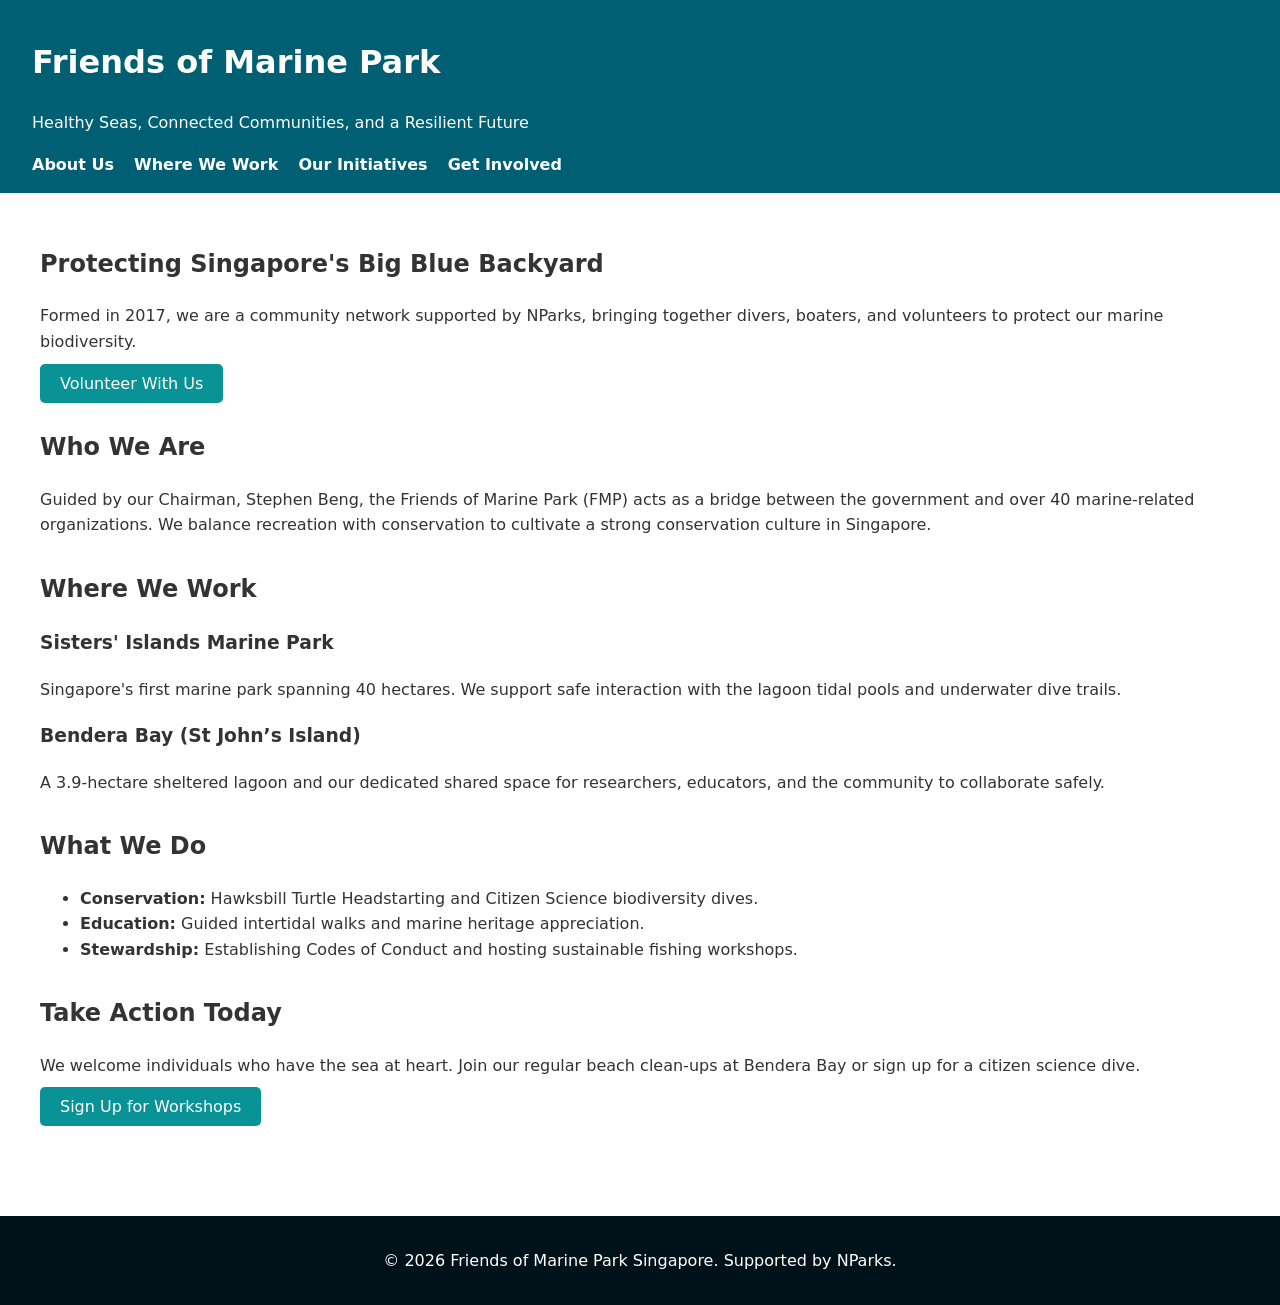
==== index.html @ 10154ba9 "Rename code to index.html" ====
<!DOCTYPE html>
<html lang="en">
<head>
    <meta charset="UTF-8">
    <meta name="viewport" content="width=device-width, initial-scale=1.0">
    
    <!-- SEO Meta Tags -->
    <title>Friends of Marine Park | Marine Conservation Singapore</title>
    <meta name="description" content="Join Friends of Marine Park to protect Singapore's marine biodiversity. Volunteer for beach clean-ups, citizen science dives, and conservation at Sisters' Islands and Bendera Bay.">
    <meta name="keywords" content="marine conservation Singapore, Friends of Marine Park, Sisters' Islands Marine Park, volunteer, beach clean up, Bendera Bay">
    
    <!-- Open Graph Tags for Social Media Sharing -->
    <meta property="og:title" content="Friends of Marine Park | Singapore">
    <meta property="og:description" content="Dedicated to healthy seas, connected communities, and a resilient future. Join our marine conservation efforts.">
    <meta property="og:type" content="website">
    
    <style>
        /* Basic CSS for structure - replace with your actual CSS framework */
        body { font-family: system-ui, sans-serif; line-height: 1.6; margin: 0; padding: 0; color: #333; }
        header { background: #005f73; color: white; padding: 1rem 2rem; }
        nav a { color: white; margin-right: 15px; text-decoration: none; font-weight: bold; }
        main { padding: 2rem; max-width: 1200px; margin: auto; }
        section { margin-bottom: 2rem; }
        .cta-button { background: #0a9396; color: white; padding: 10px 20px; text-decoration: none; border-radius: 5px; }
        footer { background: #001219; color: white; text-align: center; padding: 1rem; margin-top: 2rem; }
    </style>
</head>
<body>

    <header>
        <h1>Friends of Marine Park</h1>
        <p>Healthy Seas, Connected Communities, and a Resilient Future</p>
        <nav>
            <a href="#about">About Us</a>
            <a href="#locations">Where We Work</a>
            <a href="#initiatives">Our Initiatives</a>
            <a href="#get-involved">Get Involved</a>
        </nav>
    </header>

    <main>
        <!-- H1 used strictly for the main page topic -->
        <section id="hero">
            <h2>Protecting Singapore's Big Blue Backyard</h2>
            <p>Formed in 2017, we are a community network supported by NParks, bringing together divers, boaters, and volunteers to protect our marine biodiversity.</p>
            <a href="#get-involved" class="cta-button">Volunteer With Us</a>
        </section>

        <section id="about">
            <h2>Who We Are</h2>
            <p>Guided by our Chairman, Stephen Beng, the Friends of Marine Park (FMP) acts as a bridge between the government and over 40 marine-related organizations. We balance recreation with conservation to cultivate a strong conservation culture in Singapore.</p>
        </section>

        <section id="locations">
            <h2>Where We Work</h2>
            <article>
                <h3>Sisters' Islands Marine Park</h3>
                <p>Singapore's first marine park spanning 40 hectares. We support safe interaction with the lagoon tidal pools and underwater dive trails.</p>
            </article>
            <article>
                <h3>Bendera Bay (St John’s Island)</h3>
                <p>A 3.9-hectare sheltered lagoon and our dedicated shared space for researchers, educators, and the community to collaborate safely.</p>
            </article>
        </section>

        <section id="initiatives">
            <h2>What We Do</h2>
            <ul>
                <li><strong>Conservation:</strong> Hawksbill Turtle Headstarting and Citizen Science biodiversity dives.</li>
                <li><strong>Education:</strong> Guided intertidal walks and marine heritage appreciation.</li>
                <li><strong>Stewardship:</strong> Establishing Codes of Conduct and hosting sustainable fishing workshops.</li>
            </ul>
        </section>

        <section id="get-involved">
            <h2>Take Action Today</h2>
            <p>We welcome individuals who have the sea at heart. Join our regular beach clean-ups at Bendera Bay or sign up for a citizen science dive.</p>
            <!-- Replace "#" with actual form links -->
            <a href="#" class="cta-button">Sign Up for Workshops</a> 
        </section>
    </main>

    <footer>
        <p>&copy; 2026 Friends of Marine Park Singapore. Supported by NParks.</p>
    </footer>

</body>
</html>
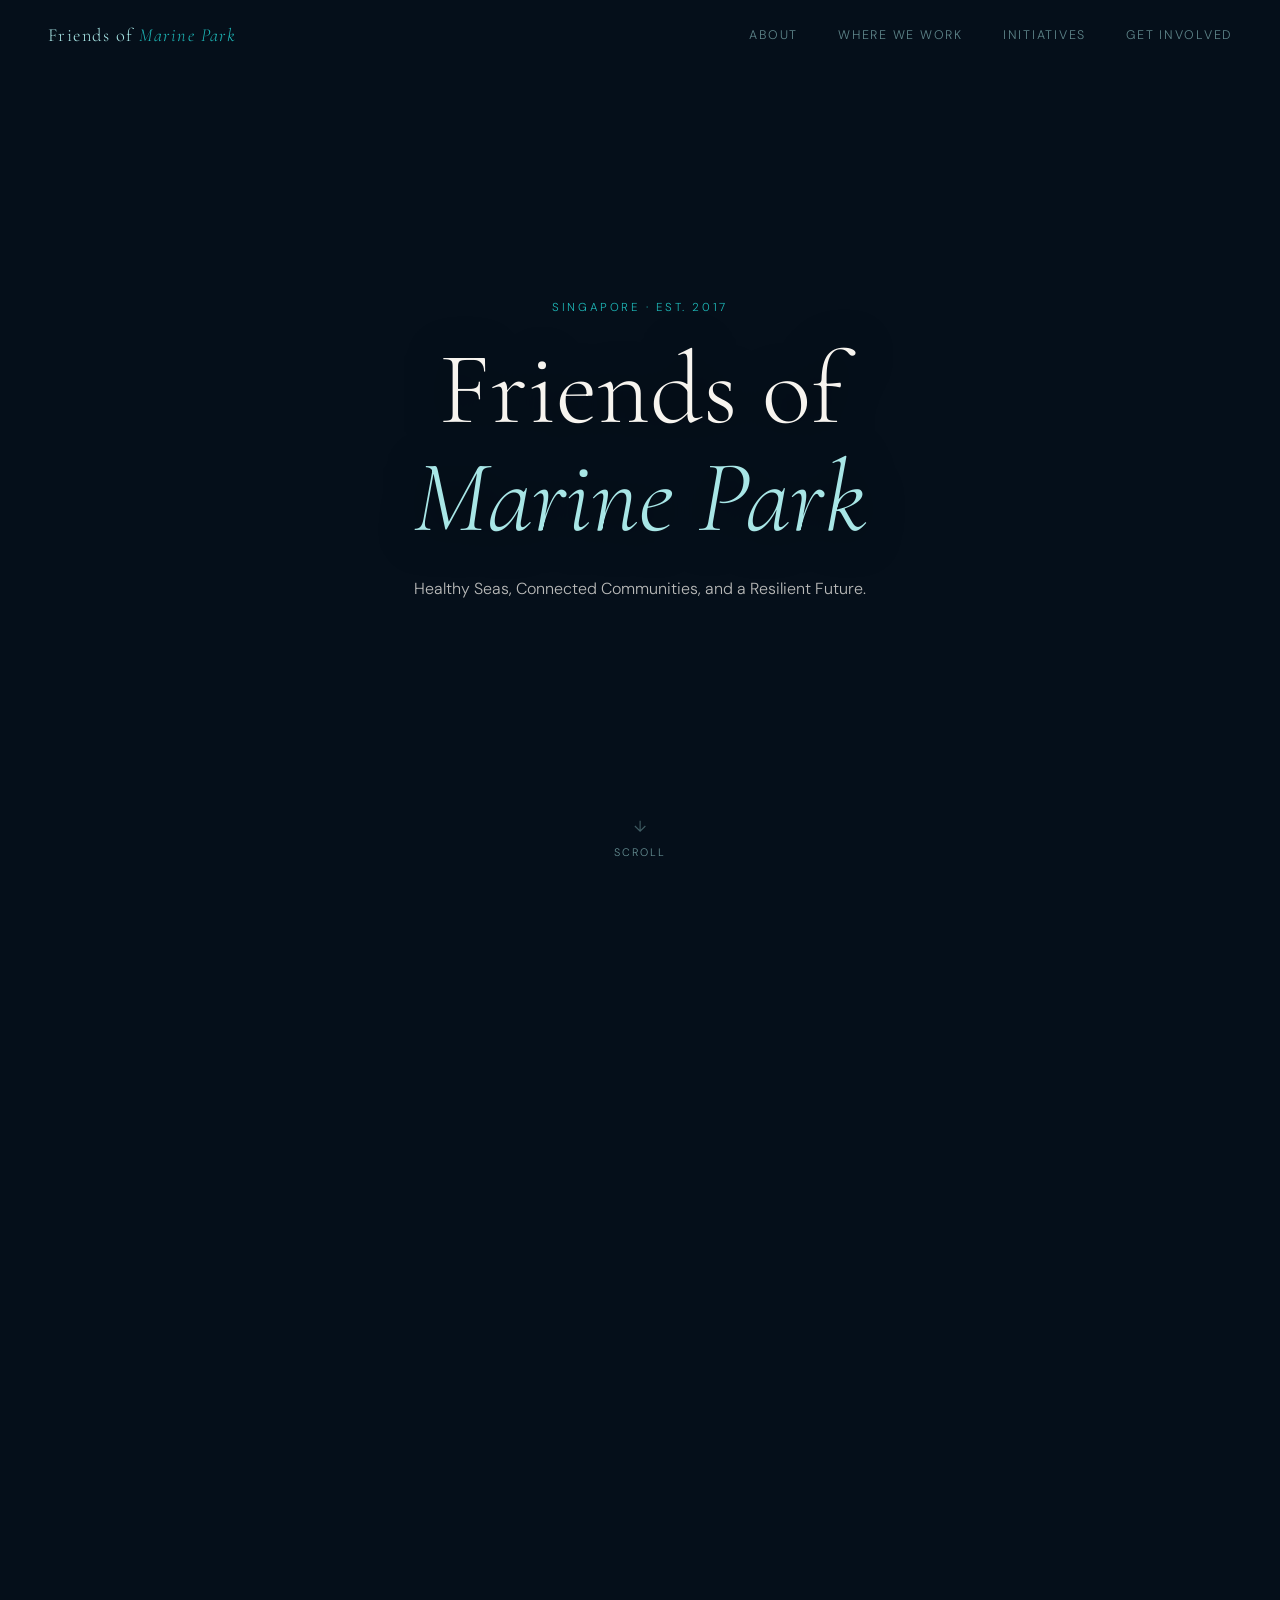
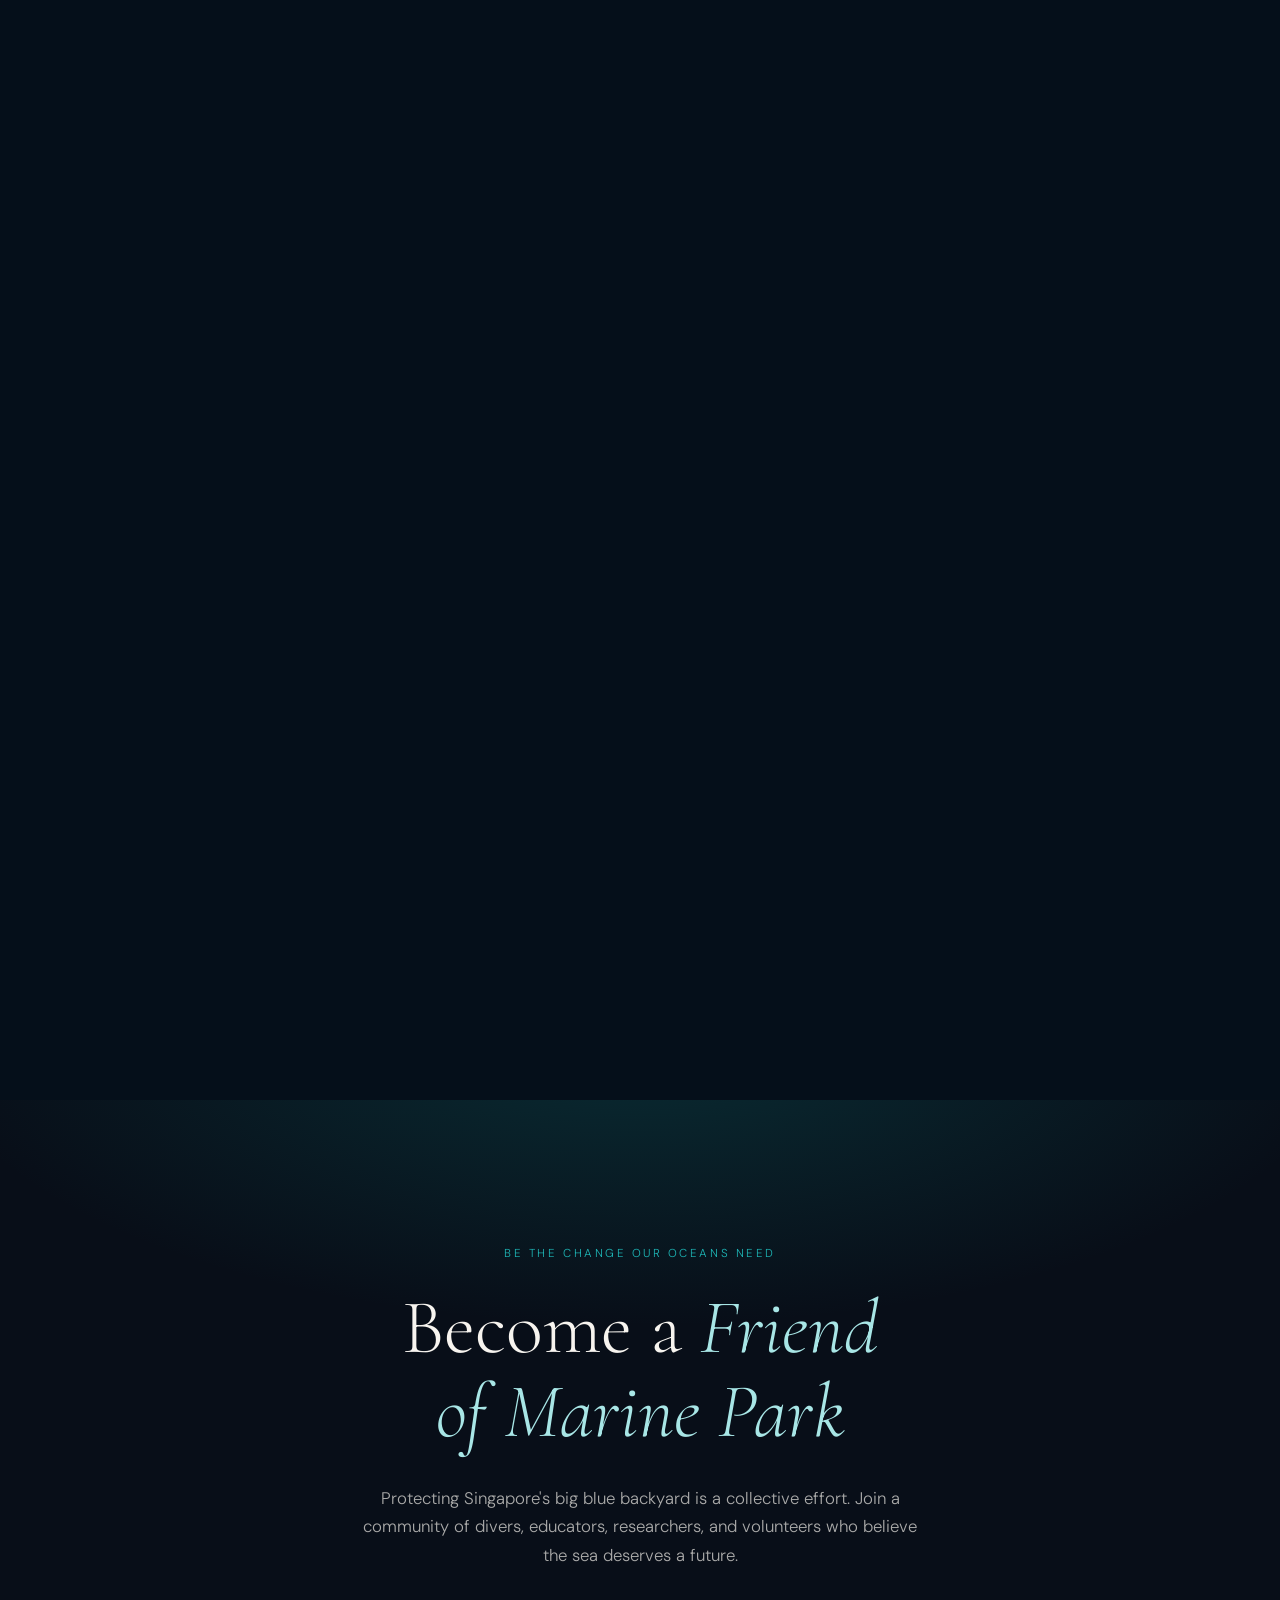
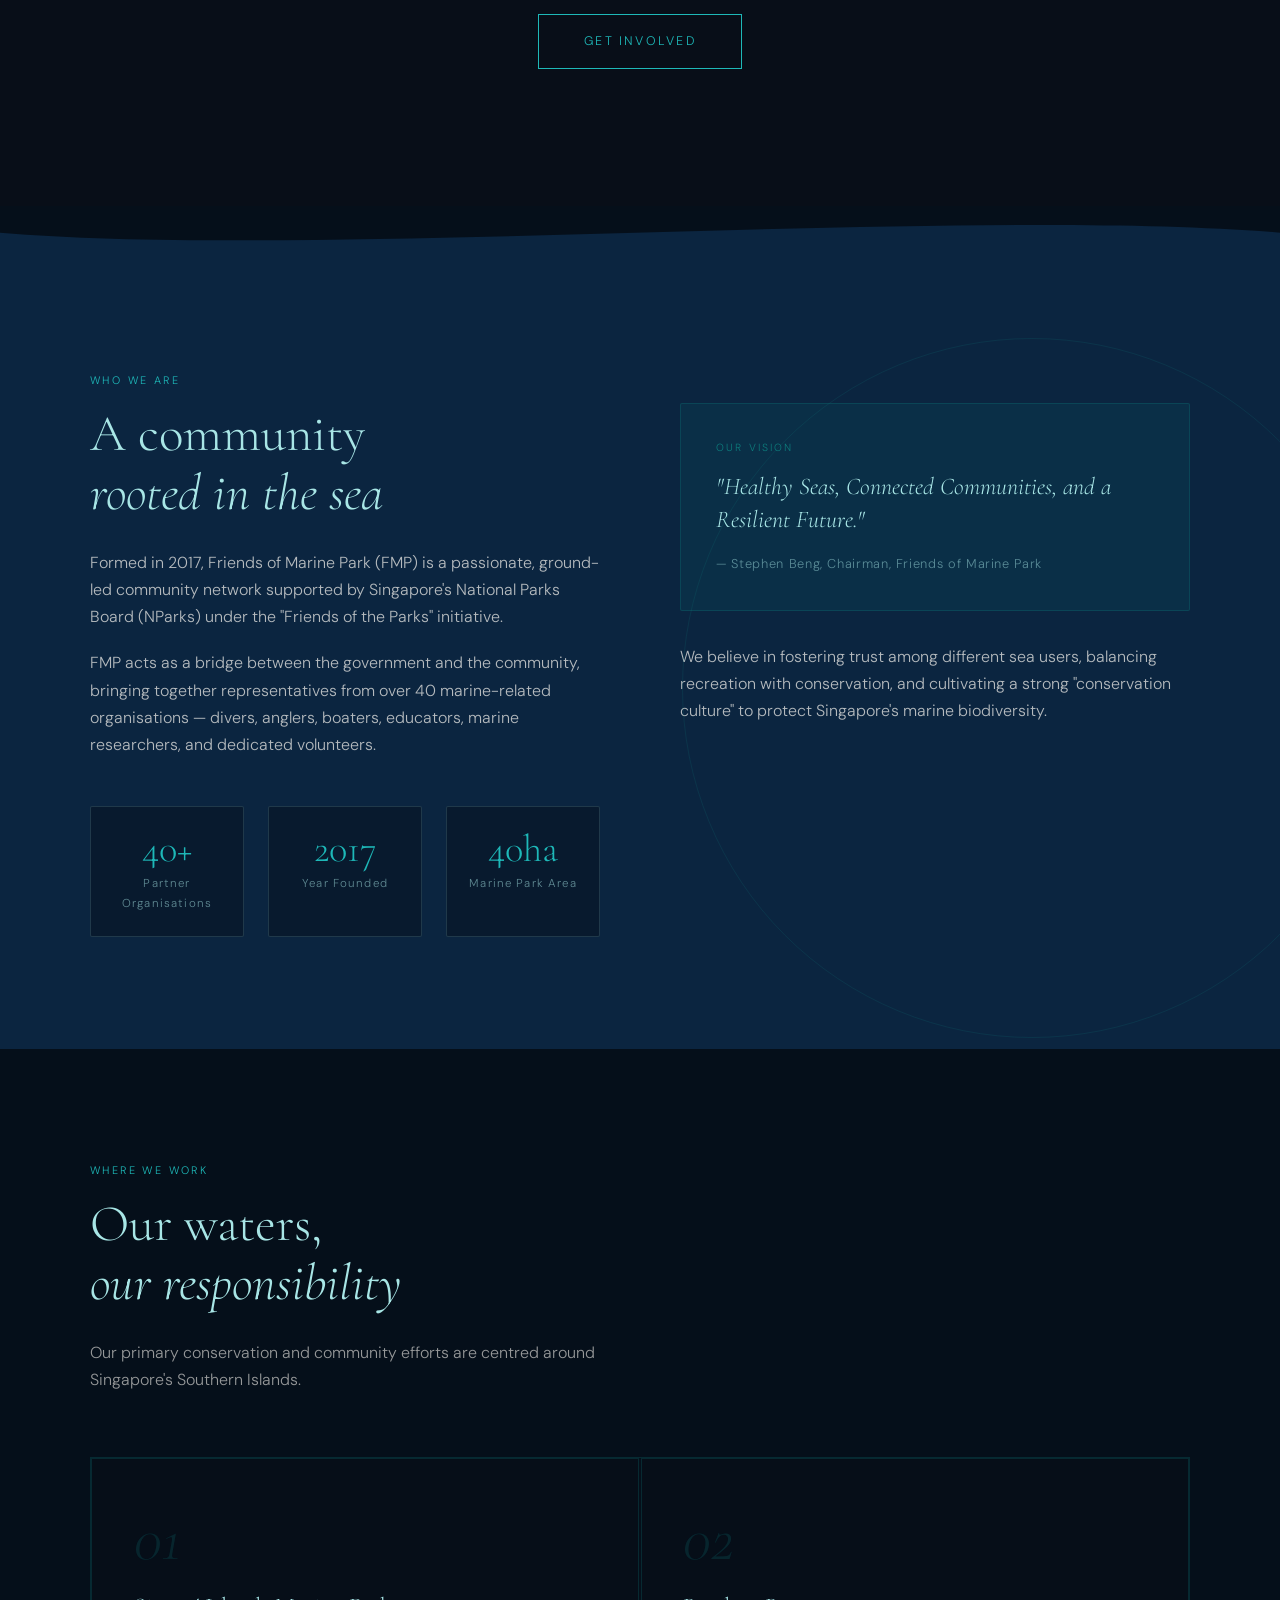
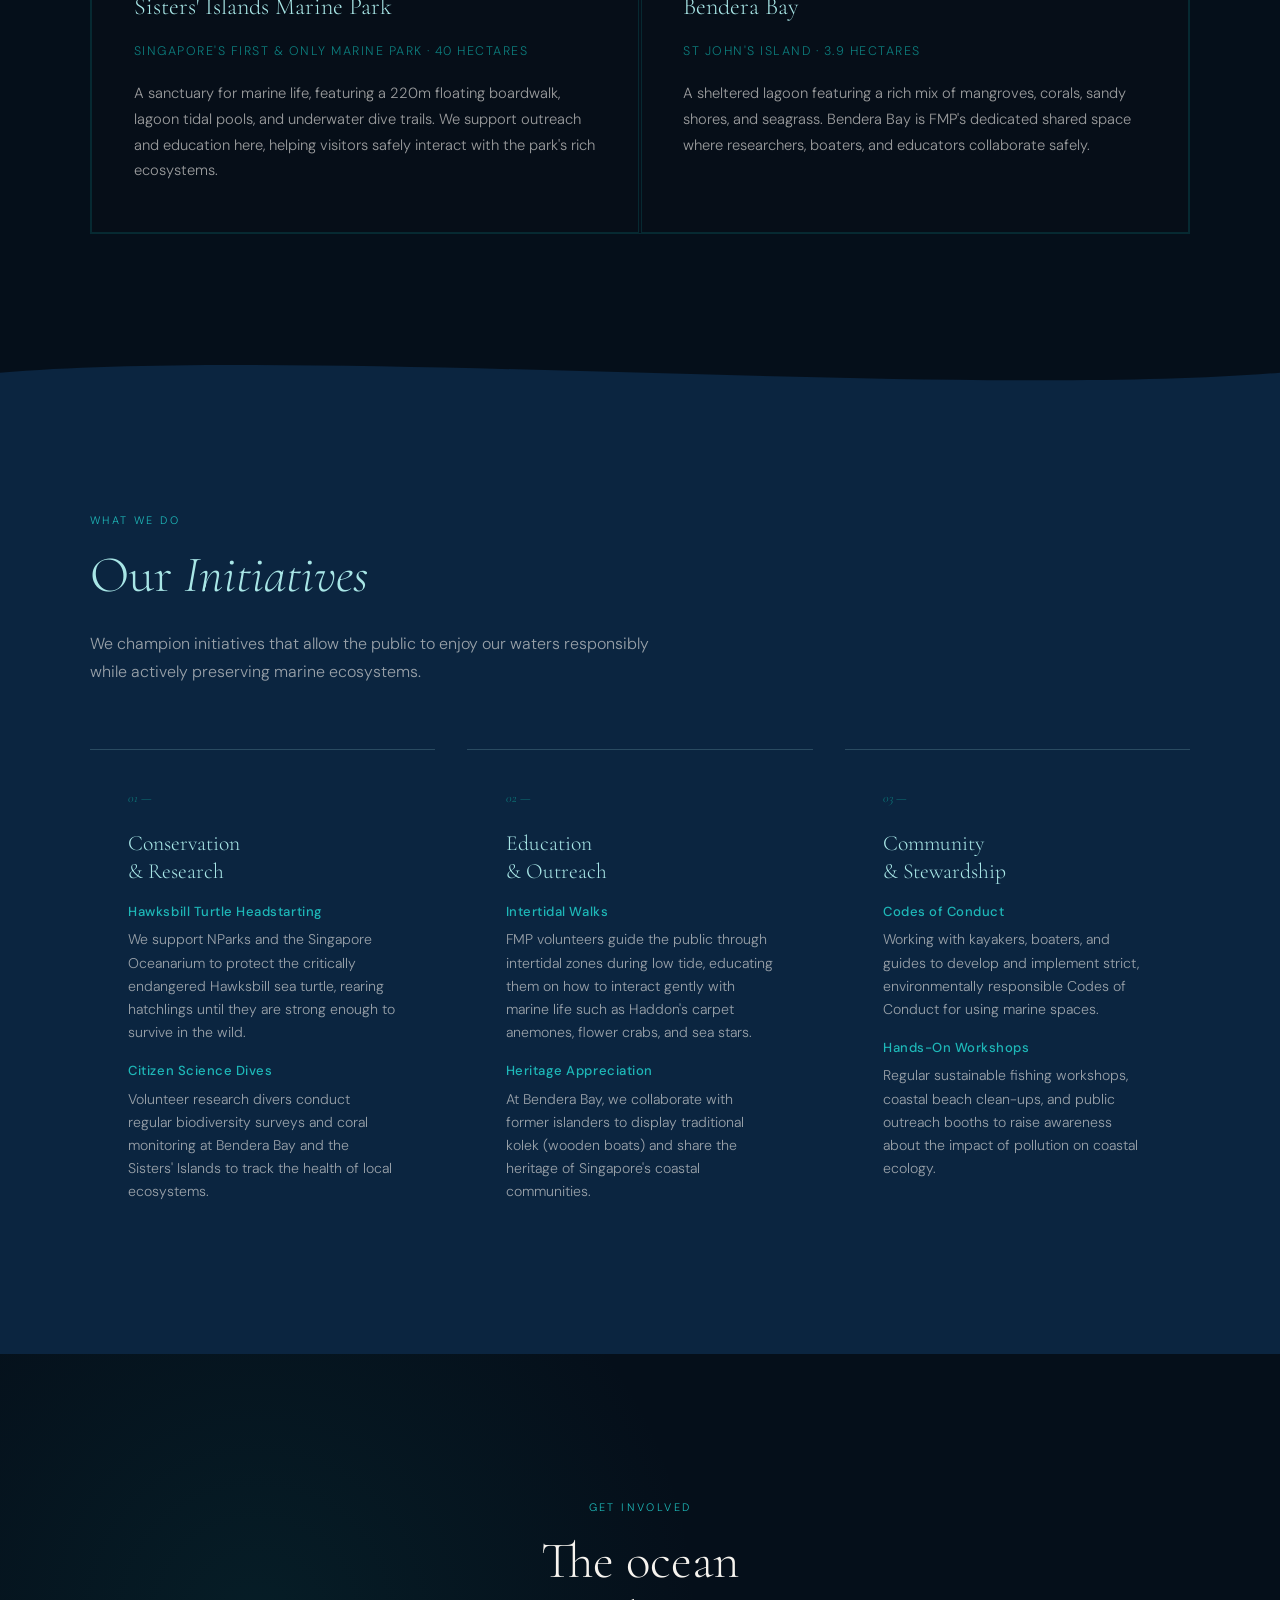
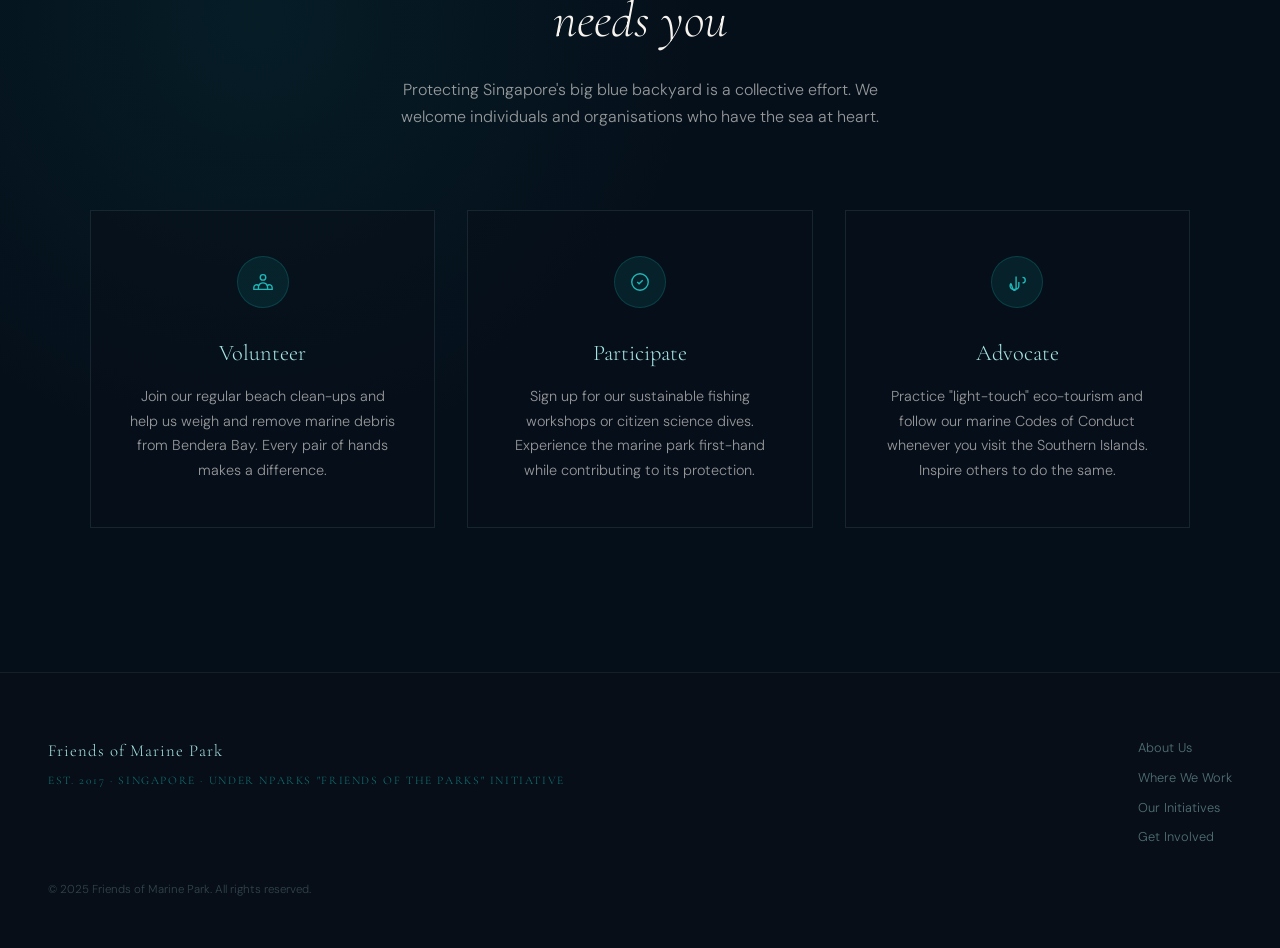
==== commit b5abe490: "Update index.html" ====
--- a/index.html
+++ b/index.html
@@ -1,88 +1,863 @@
 <!DOCTYPE html>
 <html lang="en">
 <head>
-    <meta charset="UTF-8">
-    <meta name="viewport" content="width=device-width, initial-scale=1.0">
-    
-    <!-- SEO Meta Tags -->
-    <title>Friends of Marine Park | Marine Conservation Singapore</title>
-    <meta name="description" content="Join Friends of Marine Park to protect Singapore's marine biodiversity. Volunteer for beach clean-ups, citizen science dives, and conservation at Sisters' Islands and Bendera Bay.">
-    <meta name="keywords" content="marine conservation Singapore, Friends of Marine Park, Sisters' Islands Marine Park, volunteer, beach clean up, Bendera Bay">
-    
-    <!-- Open Graph Tags for Social Media Sharing -->
-    <meta property="og:title" content="Friends of Marine Park | Singapore">
-    <meta property="og:description" content="Dedicated to healthy seas, connected communities, and a resilient future. Join our marine conservation efforts.">
-    <meta property="og:type" content="website">
-    
-    <style>
-        /* Basic CSS for structure - replace with your actual CSS framework */
-        body { font-family: system-ui, sans-serif; line-height: 1.6; margin: 0; padding: 0; color: #333; }
-        header { background: #005f73; color: white; padding: 1rem 2rem; }
-        nav a { color: white; margin-right: 15px; text-decoration: none; font-weight: bold; }
-        main { padding: 2rem; max-width: 1200px; margin: auto; }
-        section { margin-bottom: 2rem; }
-        .cta-button { background: #0a9396; color: white; padding: 10px 20px; text-decoration: none; border-radius: 5px; }
-        footer { background: #001219; color: white; text-align: center; padding: 1rem; margin-top: 2rem; }
-    </style>
+  <meta charset="UTF-8" />
+  <meta name="viewport" content="width=device-width, initial-scale=1.0" />
+
+  <!-- SEO -->
+  <title>Friends of Marine Park | Healthy Seas, Connected Communities</title>
+  <meta name="description" content="Friends of Marine Park (FMP) is Singapore's ground-led marine conservation community under NParks. We protect Sisters' Islands Marine Park through citizen science, education, and community stewardship." />
+  <meta name="keywords" content="Friends of Marine Park, Singapore marine conservation, Sisters Islands Marine Park, coral reef Singapore, NParks, marine park volunteer, Bendera Bay, hawksbill turtle Singapore" />
+  <meta name="author" content="Friends of Marine Park" />
+  <link rel="canonical" href="https://friendsofmarinepark.github.io/" />
+
+  <!-- Open Graph / Social -->
+  <meta property="og:type" content="website" />
+  <meta property="og:title" content="Friends of Marine Park | Healthy Seas, Connected Communities" />
+  <meta property="og:description" content="Protecting Singapore's big blue backyard through conservation, education, and community action." />
+  <meta property="og:url" content="https://friendsofmarinepark.github.io/" />
+
+  <!-- Structured Data -->
+  <script type="application/ld+json">
+  {
+    "@context": "https://schema.org",
+    "@type": "NGO",
+    "name": "Friends of Marine Park",
+    "foundingDate": "2017",
+    "description": "A passionate, ground-led community network supported by Singapore's National Parks Board (NParks), bringing together representatives from over 40 marine-related organisations.",
+    "url": "https://friendsofmarinepark.github.io/",
+    "areaServed": "Singapore",
+    "memberOf": { "@type": "GovernmentOrganization", "name": "National Parks Board Singapore" }
+  }
+  </script>
+
+  <!-- Fonts -->
+  <link rel="preconnect" href="https://fonts.googleapis.com" />
+  <link rel="preconnect" href="https://fonts.gstatic.com" crossorigin />
+  <link href="https://fonts.googleapis.com/css2?family=Cormorant+Garamond:ital,wght@0,300;0,400;0,600;1,300;1,400&family=DM+Sans:wght@300;400;500&family=Playfair+Display:ital@1&display=swap" rel="stylesheet" />
+
+  <style>
+    /* ─── TOKENS ─────────────────────────────────────────── */
+    :root {
+      --deep:    #050f1a;
+      --abyss:   #080e18;
+      --ocean:   #0b2540;
+      --teal:    #0d7c7c;
+      --aqua:    #1eb8b8;
+      --foam:    #a8e6e6;
+      --sand:    #e8dfc8;
+      --bleach:  #f5f0e8;
+      --coral:   #e85d3c;
+      --gold:    #c9a84c;
+      --white:   #f7f4ef;
+      --muted:   rgba(168,230,230,0.55);
+      --font-display: 'Cormorant Garamond', Georgia, serif;
+      --font-body:    'DM Sans', sans-serif;
+    }
+
+    /* ─── RESET ──────────────────────────────────────────── */
+    *, *::before, *::after { box-sizing: border-box; margin: 0; padding: 0; }
+    html { scroll-behavior: smooth; font-size: 16px; }
+    body {
+      background: var(--deep);
+      color: var(--white);
+      font-family: var(--font-body);
+      font-weight: 300;
+      line-height: 1.7;
+      overflow-x: hidden;
+    }
+    img, video { display: block; max-width: 100%; }
+    a { color: inherit; text-decoration: none; }
+    ul { list-style: none; }
+
+    /* ─── NAV ────────────────────────────────────────────── */
+    nav {
+      position: fixed; top: 0; left: 0; width: 100%; z-index: 100;
+      display: flex; align-items: center; justify-content: space-between;
+      padding: 1.25rem 3rem;
+      transition: background 0.5s, backdrop-filter 0.5s;
+    }
+    nav.scrolled {
+      background: rgba(5,15,26,0.88);
+      backdrop-filter: blur(12px);
+      border-bottom: 1px solid rgba(168,230,230,0.12);
+    }
+    .nav-logo {
+      font-family: var(--font-display);
+      font-size: 1.15rem;
+      font-weight: 300;
+      letter-spacing: 0.08em;
+      color: var(--foam);
+    }
+    .nav-logo span { color: var(--aqua); font-style: italic; }
+    .nav-links { display: flex; gap: 2.5rem; }
+    .nav-links a {
+      font-size: 0.78rem;
+      letter-spacing: 0.14em;
+      text-transform: uppercase;
+      color: var(--muted);
+      transition: color 0.25s;
+    }
+    .nav-links a:hover { color: var(--aqua); }
+
+    /* ─── HERO / SCROLL VIDEO SECTION ───────────────────── */
+    #hero {
+      position: relative;
+      height: 300vh; /* scroll driver */
+    }
+    .hero-sticky {
+      position: sticky; top: 0;
+      width: 100%; height: 100vh;
+      overflow: hidden;
+      display: flex; align-items: center; justify-content: center;
+    }
+
+    /* Video fills the sticky frame */
+    #hero-video {
+      position: absolute; inset: 0;
+      width: 100%; height: 100%;
+      object-fit: cover;
+      filter: saturate(1.3) brightness(0.85);
+      transition: filter 0.05s linear;
+    }
+
+    /* Bleach overlay — opacity driven by JS scroll progress */
+    #bleach-overlay {
+      position: absolute; inset: 0;
+      background: linear-gradient(to bottom, #f5f0e8 0%, #e0d8c0 100%);
+      opacity: 0;
+      pointer-events: none;
+      mix-blend-mode: color;
+      transition: opacity 0.05s linear;
+    }
+
+    /* Desaturation layer */
+    #desat-overlay {
+      position: absolute; inset: 0;
+      background: rgba(220,210,195,0.0);
+      pointer-events: none;
+      transition: background 0.05s linear;
+    }
+
+    .hero-text {
+      position: relative; z-index: 2;
+      text-align: center;
+      padding: 2rem;
+      pointer-events: none;
+    }
+    .hero-eyebrow {
+      font-family: var(--font-body);
+      font-size: 0.72rem;
+      letter-spacing: 0.22em;
+      text-transform: uppercase;
+      color: var(--aqua);
+      margin-bottom: 1.2rem;
+      opacity: 0;
+      transform: translateY(12px);
+      animation: fadeUp 1s 0.4s forwards;
+    }
+    .hero-title {
+      font-family: var(--font-display);
+      font-size: clamp(3.2rem, 8vw, 7rem);
+      font-weight: 300;
+      line-height: 1.05;
+      color: var(--white);
+      text-shadow: 0 4px 40px rgba(0,0,0,0.55);
+      opacity: 0;
+      transform: translateY(20px);
+      animation: fadeUp 1.1s 0.65s forwards;
+    }
+    .hero-title em {
+      font-style: italic;
+      color: var(--foam);
+    }
+    .hero-sub {
+      margin-top: 1.5rem;
+      font-size: 1rem;
+      color: rgba(247,244,239,0.75);
+      max-width: 480px;
+      margin-left: auto; margin-right: auto;
+      opacity: 0;
+      transform: translateY(12px);
+      animation: fadeUp 1s 0.9s forwards;
+    }
+    .scroll-hint {
+      position: absolute; bottom: 2.4rem; left: 50%; transform: translateX(-50%);
+      z-index: 3;
+      display: flex; flex-direction: column; align-items: center; gap: 0.5rem;
+      font-size: 0.68rem; letter-spacing: 0.18em; text-transform: uppercase;
+      color: rgba(168,230,230,0.6);
+      animation: pulse 2.5s ease-in-out infinite;
+    }
+    .scroll-hint svg { width: 18px; opacity: 0.6; }
+
+    /* Bleach label that fades in mid-scroll */
+    #bleach-label {
+      position: absolute; bottom: 6rem; left: 50%; transform: translateX(-50%);
+      z-index: 4;
+      font-family: var(--font-display);
+      font-size: clamp(1.4rem, 3.5vw, 2.2rem);
+      font-weight: 300;
+      letter-spacing: 0.04em;
+      color: var(--bleach);
+      text-shadow: 0 0 30px rgba(245,240,232,0.8);
+      opacity: 0;
+      text-align: center;
+      pointer-events: none;
+    }
+
+    /* ─── CTA SECTION ────────────────────────────────────── */
+    #cta {
+      position: relative;
+      background: var(--abyss);
+      padding: 9rem 2rem 8rem;
+      text-align: center;
+      overflow: hidden;
+    }
+    #cta::before {
+      content: '';
+      position: absolute; inset: 0;
+      background: radial-gradient(ellipse 80% 60% at 50% -10%, rgba(13,124,124,0.28) 0%, transparent 70%);
+      pointer-events: none;
+    }
+    .cta-kicker {
+      font-size: 0.72rem; letter-spacing: 0.22em; text-transform: uppercase;
+      color: var(--aqua); margin-bottom: 1.4rem;
+    }
+    .cta-headline {
+      font-family: var(--font-display);
+      font-size: clamp(2.8rem, 6vw, 5.5rem);
+      font-weight: 300; line-height: 1.1;
+      color: var(--white);
+    }
+    .cta-headline em { font-style: italic; color: var(--foam); }
+    .cta-body {
+      margin: 1.8rem auto 0;
+      max-width: 560px;
+      font-size: 1.05rem;
+      color: rgba(247,244,239,0.68);
+    }
+    .btn {
+      display: inline-block;
+      margin-top: 2.8rem;
+      padding: 1rem 2.8rem;
+      border: 1px solid var(--aqua);
+      font-family: var(--font-body);
+      font-size: 0.78rem;
+      letter-spacing: 0.18em;
+      text-transform: uppercase;
+      color: var(--aqua);
+      background: transparent;
+      cursor: pointer;
+      position: relative;
+      overflow: hidden;
+      transition: color 0.35s;
+    }
+    .btn::after {
+      content: '';
+      position: absolute; inset: 0;
+      background: var(--teal);
+      transform: translateY(101%);
+      transition: transform 0.35s cubic-bezier(.4,0,.2,1);
+      z-index: -1;
+    }
+    .btn:hover { color: var(--white); }
+    .btn:hover::after { transform: translateY(0); }
+
+    /* ─── WAVE DIVIDER ───────────────────────────────────── */
+    .wave-divider { line-height: 0; }
+    .wave-divider svg { width: 100%; display: block; }
+
+    /* ─── ABOUT SECTION ──────────────────────────────────── */
+    #about {
+      background: var(--ocean);
+      padding: 7rem 2rem;
+      position: relative;
+      overflow: hidden;
+    }
+    #about::after {
+      content: '';
+      position: absolute; right: -8%; top: 10%;
+      width: 55vw; height: 55vw; max-width: 700px; max-height: 700px;
+      border-radius: 50%;
+      border: 1px solid rgba(13,124,124,0.18);
+      pointer-events: none;
+    }
+    .section-inner { max-width: 1100px; margin: 0 auto; }
+    .two-col {
+      display: grid;
+      grid-template-columns: 1fr 1fr;
+      gap: 5rem;
+      align-items: start;
+    }
+    .section-label {
+      font-size: 0.68rem; letter-spacing: 0.22em; text-transform: uppercase;
+      color: var(--aqua); margin-bottom: 1rem; display: block;
+    }
+    .section-heading {
+      font-family: var(--font-display);
+      font-size: clamp(2rem, 4vw, 3.2rem);
+      font-weight: 300; line-height: 1.15;
+      color: var(--foam);
+      margin-bottom: 1.6rem;
+    }
+    .section-heading em { font-style: italic; }
+    .about-body p { color: rgba(247,244,239,0.72); margin-bottom: 1.2rem; }
+    .about-body p:last-child { margin-bottom: 0; }
+    .vision-card {
+      background: rgba(13,124,124,0.12);
+      border: 1px solid rgba(13,124,124,0.3);
+      border-radius: 2px;
+      padding: 2.2rem;
+      margin-top: 2rem;
+    }
+    .vision-card .vc-label {
+      font-size: 0.65rem; letter-spacing: 0.2em; text-transform: uppercase;
+      color: var(--teal); margin-bottom: 0.8rem; display: block;
+    }
+    .vision-card blockquote {
+      font-family: var(--font-display);
+      font-size: 1.5rem; font-style: italic; font-weight: 300;
+      line-height: 1.4; color: var(--foam);
+    }
+    .vision-card cite {
+      display: block; margin-top: 1rem;
+      font-size: 0.8rem; font-style: normal;
+      color: rgba(168,230,230,0.5);
+      letter-spacing: 0.05em;
+    }
+
+    /* Stat pills */
+    .stats-row {
+      display: flex; gap: 1.5rem; flex-wrap: wrap; margin-top: 3rem;
+    }
+    .stat-pill {
+      flex: 1; min-width: 130px;
+      background: rgba(5,15,26,0.45);
+      border: 1px solid rgba(168,230,230,0.15);
+      border-radius: 2px;
+      padding: 1.4rem 1.2rem;
+      text-align: center;
+    }
+    .stat-pill .num {
+      font-family: var(--font-display);
+      font-size: 2.4rem; font-weight: 300;
+      color: var(--aqua); display: block; line-height: 1;
+    }
+    .stat-pill .lbl {
+      font-size: 0.72rem; letter-spacing: 0.1em;
+      color: rgba(168,230,230,0.55); margin-top: 0.4rem; display: block;
+    }
+
+    /* ─── WHERE WE WORK ──────────────────────────────────── */
+    #locations {
+      background: var(--deep);
+      padding: 7rem 2rem;
+    }
+    .location-cards {
+      display: grid;
+      grid-template-columns: 1fr 1fr;
+      gap: 1.5px;
+      margin-top: 4rem;
+      border: 1.5px solid rgba(13,124,124,0.25);
+    }
+    .location-card {
+      padding: 3rem 2.6rem;
+      background: rgba(8,14,24,0.6);
+      border: 1.5px solid rgba(13,124,124,0.25);
+      position: relative;
+      overflow: hidden;
+      transition: background 0.4s;
+    }
+    .location-card:hover { background: rgba(13,124,124,0.09); }
+    .location-card::before {
+      content: '';
+      position: absolute; top: 0; left: 0;
+      width: 2px; height: 0;
+      background: var(--aqua);
+      transition: height 0.4s;
+    }
+    .location-card:hover::before { height: 100%; }
+    .loc-number {
+      font-family: var(--font-display);
+      font-size: 4rem; font-weight: 300; font-style: italic;
+      color: rgba(13,124,124,0.22);
+      line-height: 1; margin-bottom: 1rem;
+    }
+    .loc-name {
+      font-family: var(--font-display);
+      font-size: 1.5rem; font-weight: 300;
+      color: var(--foam); margin-bottom: 0.8rem;
+    }
+    .loc-detail {
+      font-size: 0.78rem; letter-spacing: 0.12em; text-transform: uppercase;
+      color: var(--teal); margin-bottom: 1.2rem;
+    }
+    .loc-body { font-size: 0.92rem; color: rgba(247,244,239,0.62); line-height: 1.75; }
+
+    /* ─── INITIATIVES ────────────────────────────────────── */
+    #initiatives {
+      background: var(--ocean);
+      padding: 7rem 2rem;
+    }
+    .init-grid {
+      display: grid;
+      grid-template-columns: repeat(3, 1fr);
+      gap: 2rem;
+      margin-top: 4rem;
+    }
+    .init-card {
+      padding: 2.4rem;
+      border-top: 1px solid rgba(168,230,230,0.2);
+      position: relative;
+    }
+    .init-number {
+      font-family: var(--font-display);
+      font-size: 0.8rem; font-style: italic;
+      color: var(--teal); margin-bottom: 1.2rem; display: block;
+    }
+    .init-title {
+      font-family: var(--font-display);
+      font-size: 1.35rem; font-weight: 300;
+      color: var(--foam); margin-bottom: 1rem; line-height: 1.3;
+    }
+    .init-items { display: flex; flex-direction: column; gap: 1rem; }
+    .init-item {}
+    .init-item-title {
+      font-size: 0.82rem; font-weight: 500;
+      color: var(--aqua); margin-bottom: 0.3rem;
+      letter-spacing: 0.04em;
+    }
+    .init-item-body { font-size: 0.88rem; color: rgba(247,244,239,0.6); line-height: 1.65; }
+
+    /* ─── GET INVOLVED ───────────────────────────────────── */
+    #get-involved {
+      background: var(--deep);
+      padding: 9rem 2rem;
+      position: relative;
+      overflow: hidden;
+    }
+    #get-involved::before {
+      content: '';
+      position: absolute; left: -15%; top: -20%;
+      width: 70vw; height: 70vw;
+      border-radius: 50%;
+      background: radial-gradient(circle, rgba(13,124,124,0.13) 0%, transparent 70%);
+      pointer-events: none;
+    }
+    .involve-header {
+      text-align: center;
+      margin-bottom: 5rem;
+    }
+    .involve-cards {
+      display: grid;
+      grid-template-columns: repeat(3, 1fr);
+      gap: 2rem;
+    }
+    .involve-card {
+      background: rgba(8,14,24,0.5);
+      border: 1px solid rgba(168,230,230,0.1);
+      padding: 2.8rem 2.2rem;
+      text-align: center;
+      transition: border-color 0.35s, transform 0.35s;
+      cursor: default;
+    }
+    .involve-card:hover {
+      border-color: rgba(13,124,124,0.5);
+      transform: translateY(-4px);
+    }
+    .involve-icon {
+      width: 52px; height: 52px;
+      border-radius: 50%;
+      background: rgba(13,124,124,0.18);
+      border: 1px solid rgba(13,124,124,0.35);
+      display: flex; align-items: center; justify-content: center;
+      margin: 0 auto 1.6rem;
+    }
+    .involve-icon svg { width: 22px; stroke: var(--aqua); fill: none; stroke-width: 1.5; }
+    .involve-title {
+      font-family: var(--font-display);
+      font-size: 1.4rem; font-weight: 300;
+      color: var(--foam); margin-bottom: 0.8rem;
+    }
+    .involve-body { font-size: 0.9rem; color: rgba(247,244,239,0.6); line-height: 1.7; }
+
+    /* ─── FOOTER ─────────────────────────────────────────── */
+    footer {
+      background: var(--abyss);
+      border-top: 1px solid rgba(168,230,230,0.08);
+      padding: 4rem 3rem 3rem;
+      display: flex;
+      align-items: flex-start;
+      justify-content: space-between;
+      flex-wrap: wrap;
+      gap: 2rem;
+    }
+    .footer-brand {
+      font-family: var(--font-display);
+      font-size: 1.05rem; font-weight: 300;
+      color: var(--foam); letter-spacing: 0.06em;
+    }
+    .footer-brand span { display: block; font-size: 0.72rem; letter-spacing: 0.14em; color: var(--teal); margin-top: 0.3rem; text-transform: uppercase; }
+    .footer-links { display: flex; flex-direction: column; gap: 0.5rem; }
+    .footer-links a { font-size: 0.8rem; color: rgba(168,230,230,0.45); transition: color 0.2s; }
+    .footer-links a:hover { color: var(--aqua); }
+    .footer-copy { font-size: 0.72rem; color: rgba(168,230,230,0.25); width: 100%; }
+
+    /* ─── REVEAL ANIMATION ───────────────────────────────── */
+    .reveal {
+      opacity: 0;
+      transform: translateY(28px);
+      transition: opacity 0.75s ease, transform 0.75s ease;
+    }
+    .reveal.visible {
+      opacity: 1;
+      transform: translateY(0);
+    }
+
+    /* ─── KEYFRAMES ──────────────────────────────────────── */
+    @keyframes fadeUp {
+      to { opacity: 1; transform: translateY(0); }
+    }
+    @keyframes pulse {
+      0%, 100% { opacity: 0.5; transform: translateX(-50%) translateY(0); }
+      50% { opacity: 1; transform: translateX(-50%) translateY(4px); }
+    }
+
+    /* ─── MOBILE ─────────────────────────────────────────── */
+    @media (max-width: 768px) {
+      nav { padding: 1rem 1.5rem; }
+      .nav-links { display: none; }
+      .two-col, .location-cards, .init-grid, .involve-cards {
+        grid-template-columns: 1fr;
+      }
+      .stats-row { gap: 1rem; }
+    }
+  </style>
 </head>
 <body>
 
-    <header>
-        <h1>Friends of Marine Park</h1>
-        <p>Healthy Seas, Connected Communities, and a Resilient Future</p>
-        <nav>
-            <a href="#about">About Us</a>
-            <a href="#locations">Where We Work</a>
-            <a href="#initiatives">Our Initiatives</a>
-            <a href="#get-involved">Get Involved</a>
-        </nav>
-    </header>
-
-    <main>
-        <!-- H1 used strictly for the main page topic -->
-        <section id="hero">
-            <h2>Protecting Singapore's Big Blue Backyard</h2>
-            <p>Formed in 2017, we are a community network supported by NParks, bringing together divers, boaters, and volunteers to protect our marine biodiversity.</p>
-            <a href="#get-involved" class="cta-button">Volunteer With Us</a>
-        </section>
-
-        <section id="about">
-            <h2>Who We Are</h2>
-            <p>Guided by our Chairman, Stephen Beng, the Friends of Marine Park (FMP) acts as a bridge between the government and over 40 marine-related organizations. We balance recreation with conservation to cultivate a strong conservation culture in Singapore.</p>
-        </section>
-
-        <section id="locations">
-            <h2>Where We Work</h2>
-            <article>
-                <h3>Sisters' Islands Marine Park</h3>
-                <p>Singapore's first marine park spanning 40 hectares. We support safe interaction with the lagoon tidal pools and underwater dive trails.</p>
-            </article>
-            <article>
-                <h3>Bendera Bay (St John’s Island)</h3>
-                <p>A 3.9-hectare sheltered lagoon and our dedicated shared space for researchers, educators, and the community to collaborate safely.</p>
-            </article>
-        </section>
-
-        <section id="initiatives">
-            <h2>What We Do</h2>
-            <ul>
-                <li><strong>Conservation:</strong> Hawksbill Turtle Headstarting and Citizen Science biodiversity dives.</li>
-                <li><strong>Education:</strong> Guided intertidal walks and marine heritage appreciation.</li>
-                <li><strong>Stewardship:</strong> Establishing Codes of Conduct and hosting sustainable fishing workshops.</li>
-            </ul>
-        </section>
-
-        <section id="get-involved">
-            <h2>Take Action Today</h2>
-            <p>We welcome individuals who have the sea at heart. Join our regular beach clean-ups at Bendera Bay or sign up for a citizen science dive.</p>
-            <!-- Replace "#" with actual form links -->
-            <a href="#" class="cta-button">Sign Up for Workshops</a> 
-        </section>
-    </main>
-
-    <footer>
-        <p>&copy; 2026 Friends of Marine Park Singapore. Supported by NParks.</p>
-    </footer>
-
+  <!-- ── NAV ──────────────────────────────────────────────── -->
+  <nav id="main-nav">
+    <div class="nav-logo">Friends of <span>Marine Park</span></div>
+    <div class="nav-links">
+      <a href="#about">About</a>
+      <a href="#locations">Where We Work</a>
+      <a href="#initiatives">Initiatives</a>
+      <a href="#get-involved">Get Involved</a>
+    </div>
+  </nav>
+
+  <!-- ── HERO (scroll-driven bleaching) ───────────────────── -->
+  <section id="hero" aria-label="Hero: coral bleaching scroll animation">
+    <div class="hero-sticky">
+      <video
+        id="hero-video"
+        src="mp_.mp4"
+        autoplay loop muted playsinline
+        aria-hidden="true"
+      ></video>
+
+      <!-- layered overlays driven by JS -->
+      <div id="bleach-overlay" aria-hidden="true"></div>
+      <div id="desat-overlay"  aria-hidden="true"></div>
+
+      <div class="hero-text">
+        <p class="hero-eyebrow">Singapore · Est. 2017</p>
+        <h1 class="hero-title">
+          Friends of<br /><em>Marine Park</em>
+        </h1>
+        <p class="hero-sub">Healthy Seas, Connected Communities, and a Resilient Future.</p>
+      </div>
+
+      <div id="bleach-label" aria-live="polite">
+        Coral bleaching is happening now.<br />
+        <span style="font-size:0.7em; letter-spacing:0.12em; text-transform:uppercase; font-family:var(--font-body); color:rgba(200,190,170,0.7);">Rising ocean temperatures strip coral of colour and life.</span>
+      </div>
+
+      <div class="scroll-hint" id="scroll-hint">
+        <svg viewBox="0 0 24 24" fill="none" stroke="currentColor" stroke-width="1.5"><path d="M12 5v14M5 12l7 7 7-7"/></svg>
+        Scroll
+      </div>
+    </div>
+  </section>
+
+  <!-- ── CTA ──────────────────────────────────────────────── -->
+  <section id="cta">
+    <div class="section-inner">
+      <p class="cta-kicker reveal">Be the change our oceans need</p>
+      <h2 class="cta-headline reveal">Become a <em>Friend<br />of Marine Park</em></h2>
+      <p class="cta-body reveal">
+        Protecting Singapore's big blue backyard is a collective effort.
+        Join a community of divers, educators, researchers, and volunteers
+        who believe the sea deserves a future.
+      </p>
+      <a href="#get-involved" class="btn reveal">Get Involved</a>
+    </div>
+  </section>
+
+  <!-- ── ABOUT ─────────────────────────────────────────────── -->
+  <div class="wave-divider">
+    <svg viewBox="0 0 1440 60" preserveAspectRatio="none" xmlns="http://www.w3.org/2000/svg">
+      <path d="M0,30 C360,60 1080,0 1440,30 L1440,60 L0,60 Z" fill="#0b2540"/>
+    </svg>
+  </div>
+
+  <section id="about">
+    <div class="section-inner">
+      <div class="two-col">
+        <div class="reveal">
+          <span class="section-label">Who We Are</span>
+          <h2 class="section-heading">A community<br /><em>rooted in the sea</em></h2>
+          <div class="about-body">
+            <p>Formed in 2017, Friends of Marine Park (FMP) is a passionate, ground-led community network supported by Singapore's National Parks Board (NParks) under the "Friends of the Parks" initiative.</p>
+            <p>FMP acts as a bridge between the government and the community, bringing together representatives from over 40 marine-related organisations — divers, anglers, boaters, educators, marine researchers, and dedicated volunteers.</p>
+          </div>
+          <div class="stats-row">
+            <div class="stat-pill">
+              <span class="num">40+</span>
+              <span class="lbl">Partner Organisations</span>
+            </div>
+            <div class="stat-pill">
+              <span class="num">2017</span>
+              <span class="lbl">Year Founded</span>
+            </div>
+            <div class="stat-pill">
+              <span class="num">40ha</span>
+              <span class="lbl">Marine Park Area</span>
+            </div>
+          </div>
+        </div>
+
+        <div class="reveal" style="transition-delay:0.15s">
+          <div class="vision-card">
+            <span class="vc-label">Our Vision</span>
+            <blockquote>
+              "Healthy Seas, Connected Communities, and a Resilient Future."
+            </blockquote>
+            <cite>— Stephen Beng, Chairman, Friends of Marine Park</cite>
+          </div>
+          <div class="about-body" style="margin-top:2rem">
+            <p>We believe in fostering trust among different sea users, balancing recreation with conservation, and cultivating a strong "conservation culture" to protect Singapore's marine biodiversity.</p>
+          </div>
+        </div>
+      </div>
+    </div>
+  </section>
+
+  <!-- ── WHERE WE WORK ─────────────────────────────────────── -->
+  <section id="locations">
+    <div class="section-inner">
+      <div class="reveal">
+        <span class="section-label">Where We Work</span>
+        <h2 class="section-heading">Our waters,<br /><em>our responsibility</em></h2>
+        <p style="color:rgba(247,244,239,0.6); max-width:560px; margin-top:0.5rem;">
+          Our primary conservation and community efforts are centred around Singapore's Southern Islands.
+        </p>
+      </div>
+      <div class="location-cards reveal" style="transition-delay:0.2s">
+        <div class="location-card">
+          <div class="loc-number">01</div>
+          <h3 class="loc-name">Sisters' Islands Marine Park</h3>
+          <p class="loc-detail">Singapore's First &amp; Only Marine Park · 40 Hectares</p>
+          <p class="loc-body">
+            A sanctuary for marine life, featuring a 220m floating boardwalk, lagoon tidal pools, and underwater dive trails. We support outreach and education here, helping visitors safely interact with the park's rich ecosystems.
+          </p>
+        </div>
+        <div class="location-card">
+          <div class="loc-number">02</div>
+          <h3 class="loc-name">Bendera Bay</h3>
+          <p class="loc-detail">St John's Island · 3.9 Hectares</p>
+          <p class="loc-body">
+            A sheltered lagoon featuring a rich mix of mangroves, corals, sandy shores, and seagrass. Bendera Bay is FMP's dedicated shared space where researchers, boaters, and educators collaborate safely.
+          </p>
+        </div>
+      </div>
+    </div>
+  </section>
+
+  <!-- ── INITIATIVES ────────────────────────────────────────── -->
+  <div class="wave-divider">
+    <svg viewBox="0 0 1440 60" preserveAspectRatio="none" xmlns="http://www.w3.org/2000/svg">
+      <path d="M0,30 C360,0 1080,60 1440,30 L1440,60 L0,60 Z" fill="#0b2540"/>
+    </svg>
+  </div>
+
+  <section id="initiatives">
+    <div class="section-inner">
+      <div class="reveal">
+        <span class="section-label">What We Do</span>
+        <h2 class="section-heading">Our <em>Initiatives</em></h2>
+        <p style="color:rgba(247,244,239,0.6); max-width:560px; margin-top:0.5rem;">
+          We champion initiatives that allow the public to enjoy our waters responsibly while actively preserving marine ecosystems.
+        </p>
+      </div>
+      <div class="init-grid">
+        <div class="init-card reveal" style="transition-delay:0.05s">
+          <span class="init-number">01 —</span>
+          <h3 class="init-title">Conservation<br />&amp; Research</h3>
+          <div class="init-items">
+            <div class="init-item">
+              <p class="init-item-title">Hawksbill Turtle Headstarting</p>
+              <p class="init-item-body">We support NParks and the Singapore Oceanarium to protect the critically endangered Hawksbill sea turtle, rearing hatchlings until they are strong enough to survive in the wild.</p>
+            </div>
+            <div class="init-item">
+              <p class="init-item-title">Citizen Science Dives</p>
+              <p class="init-item-body">Volunteer research divers conduct regular biodiversity surveys and coral monitoring at Bendera Bay and the Sisters' Islands to track the health of local ecosystems.</p>
+            </div>
+          </div>
+        </div>
+
+        <div class="init-card reveal" style="transition-delay:0.15s">
+          <span class="init-number">02 —</span>
+          <h3 class="init-title">Education<br />&amp; Outreach</h3>
+          <div class="init-items">
+            <div class="init-item">
+              <p class="init-item-title">Intertidal Walks</p>
+              <p class="init-item-body">FMP volunteers guide the public through intertidal zones during low tide, educating them on how to interact gently with marine life such as Haddon's carpet anemones, flower crabs, and sea stars.</p>
+            </div>
+            <div class="init-item">
+              <p class="init-item-title">Heritage Appreciation</p>
+              <p class="init-item-body">At Bendera Bay, we collaborate with former islanders to display traditional kolek (wooden boats) and share the heritage of Singapore's coastal communities.</p>
+            </div>
+          </div>
+        </div>
+
+        <div class="init-card reveal" style="transition-delay:0.25s">
+          <span class="init-number">03 —</span>
+          <h3 class="init-title">Community<br />&amp; Stewardship</h3>
+          <div class="init-items">
+            <div class="init-item">
+              <p class="init-item-title">Codes of Conduct</p>
+              <p class="init-item-body">Working with kayakers, boaters, and guides to develop and implement strict, environmentally responsible Codes of Conduct for using marine spaces.</p>
+            </div>
+            <div class="init-item">
+              <p class="init-item-title">Hands-On Workshops</p>
+              <p class="init-item-body">Regular sustainable fishing workshops, coastal beach clean-ups, and public outreach booths to raise awareness about the impact of pollution on coastal ecology.</p>
+            </div>
+          </div>
+        </div>
+      </div>
+    </div>
+  </section>
+
+  <!-- ── GET INVOLVED ───────────────────────────────────────── -->
+  <section id="get-involved">
+    <div class="section-inner">
+      <div class="involve-header reveal">
+        <span class="section-label">Get Involved</span>
+        <h2 class="section-heading" style="color:var(--white)">
+          The ocean<br /><em>needs you</em>
+        </h2>
+        <p style="color:rgba(247,244,239,0.6); max-width:520px; margin: 1rem auto 0;">
+          Protecting Singapore's big blue backyard is a collective effort. We welcome individuals and organisations who have the sea at heart.
+        </p>
+      </div>
+      <div class="involve-cards">
+        <div class="involve-card reveal" style="transition-delay:0.05s">
+          <div class="involve-icon">
+            <svg viewBox="0 0 24 24"><path d="M17 20h5v-2a3 3 0 0 0-5.356-1.857M17 20H7m10 0v-2c0-.656-.126-1.283-.356-1.857M7 20H2v-2a3 3 0 0 1 5.356-1.857M7 20v-2c0-.656.126-1.283.356-1.857m0 0a5.002 5.002 0 0 1 9.288 0M15 7a3 3 0 1 1-6 0 3 3 0 0 1 6 0Z"/></svg>
+          </div>
+          <h3 class="involve-title">Volunteer</h3>
+          <p class="involve-body">Join our regular beach clean-ups and help us weigh and remove marine debris from Bendera Bay. Every pair of hands makes a difference.</p>
+        </div>
+        <div class="involve-card reveal" style="transition-delay:0.15s">
+          <div class="involve-icon">
+            <svg viewBox="0 0 24 24"><path d="M9 12l2 2 4-4m6 2a9 9 0 1 1-18 0 9 9 0 0 1 18 0Z"/></svg>
+          </div>
+          <h3 class="involve-title">Participate</h3>
+          <p class="involve-body">Sign up for our sustainable fishing workshops or citizen science dives. Experience the marine park first-hand while contributing to its protection.</p>
+        </div>
+        <div class="involve-card reveal" style="transition-delay:0.25s">
+          <div class="involve-icon">
+            <svg viewBox="0 0 24 24"><path d="M11 5.882V19.24a1.76 1.76 0 0 1-3.417.592l-2.147-6.15M18 13a3 3 0 1 0 0-6M5.436 13.683A4.001 4.001 0 0 0 7.028 20h3a4 4 0 0 0 3.945-3.375L14 12"/></svg>
+          </div>
+          <h3 class="involve-title">Advocate</h3>
+          <p class="involve-body">Practice "light-touch" eco-tourism and follow our marine Codes of Conduct whenever you visit the Southern Islands. Inspire others to do the same.</p>
+        </div>
+      </div>
+    </div>
+  </section>
+
+  <!-- ── FOOTER ──────────────────────────────────────────────── -->
+  <footer>
+    <div>
+      <div class="footer-brand">
+        Friends of Marine Park
+        <span>Est. 2017 · Singapore · Under NParks "Friends of the Parks" initiative</span>
+      </div>
+    </div>
+    <div class="footer-links">
+      <a href="#about">About Us</a>
+      <a href="#locations">Where We Work</a>
+      <a href="#initiatives">Our Initiatives</a>
+      <a href="#get-involved">Get Involved</a>
+    </div>
+    <p class="footer-copy">© 2025 Friends of Marine Park. All rights reserved.</p>
+  </footer>
+
+  <!-- ── SCRIPTS ─────────────────────────────────────────────── -->
+  <script>
+    /* ── NAV scroll class ─── */
+    const nav = document.getElementById('main-nav');
+    window.addEventListener('scroll', () => {
+      nav.classList.toggle('scrolled', window.scrollY > 60);
+    }, { passive: true });
+
+    /* ── Hero scroll-driven bleaching ─── */
+    const hero          = document.getElementById('hero');
+    const bleachOverlay = document.getElementById('bleach-overlay');
+    const desatOverlay  = document.getElementById('desat-overlay');
+    const heroVideo     = document.getElementById('hero-video');
+    const bleachLabel   = document.getElementById('bleach-label');
+    const scrollHint    = document.getElementById('scroll-hint');
+
+    function lerp(a, b, t) { return a + (b - a) * t; }
+
+    function onScroll() {
+      const heroH   = hero.offsetHeight;
+      const viewH   = window.innerHeight;
+      const scrolled = window.scrollY;           // px into the 300vh section
+      const total    = heroH - viewH;            // scrollable distance
+      const p        = Math.min(Math.max(scrolled / total, 0), 1); // 0→1
+
+      // Phase 1 (0→0.5): increase bleach overlay
+      // Phase 2 (0.5→1): label appears
+      const bleachP = Math.min(p * 2, 1);
+      const labelP  = Math.max((p - 0.5) * 2, 0);
+
+      bleachOverlay.style.opacity = (bleachP * 0.92).toFixed(3);
+
+      // desaturate video
+      const sat = lerp(1.3, 0, bleachP);
+      const bri = lerp(0.85, 1.05, bleachP);
+      heroVideo.style.filter = `saturate(${sat.toFixed(2)}) brightness(${bri.toFixed(2)})`;
+
+      // sepia tint
+      const desatAlpha = bleachP * 0.6;
+      desatOverlay.style.background = `rgba(210,195,165,${desatAlpha.toFixed(3)})`;
+
+      // bleach label fades in
+      bleachLabel.style.opacity = (labelP * 0.9).toFixed(3);
+
+      // scroll hint fades out
+      scrollHint.style.opacity = Math.max(1 - p * 4, 0).toFixed(3);
+    }
+
+    window.addEventListener('scroll', onScroll, { passive: true });
+    onScroll(); // initialise
+
+    /* ── Reveal on scroll ─── */
+    const revealEls = document.querySelectorAll('.reveal');
+    const io = new IntersectionObserver((entries) => {
+      entries.forEach(e => {
+        if (e.isIntersecting) {
+          e.target.classList.add('visible');
+          io.unobserve(e.target);
+        }
+      });
+    }, { threshold: 0.12 });
+    revealEls.forEach(el => io.observe(el));
+  </script>
 </body>
 </html>
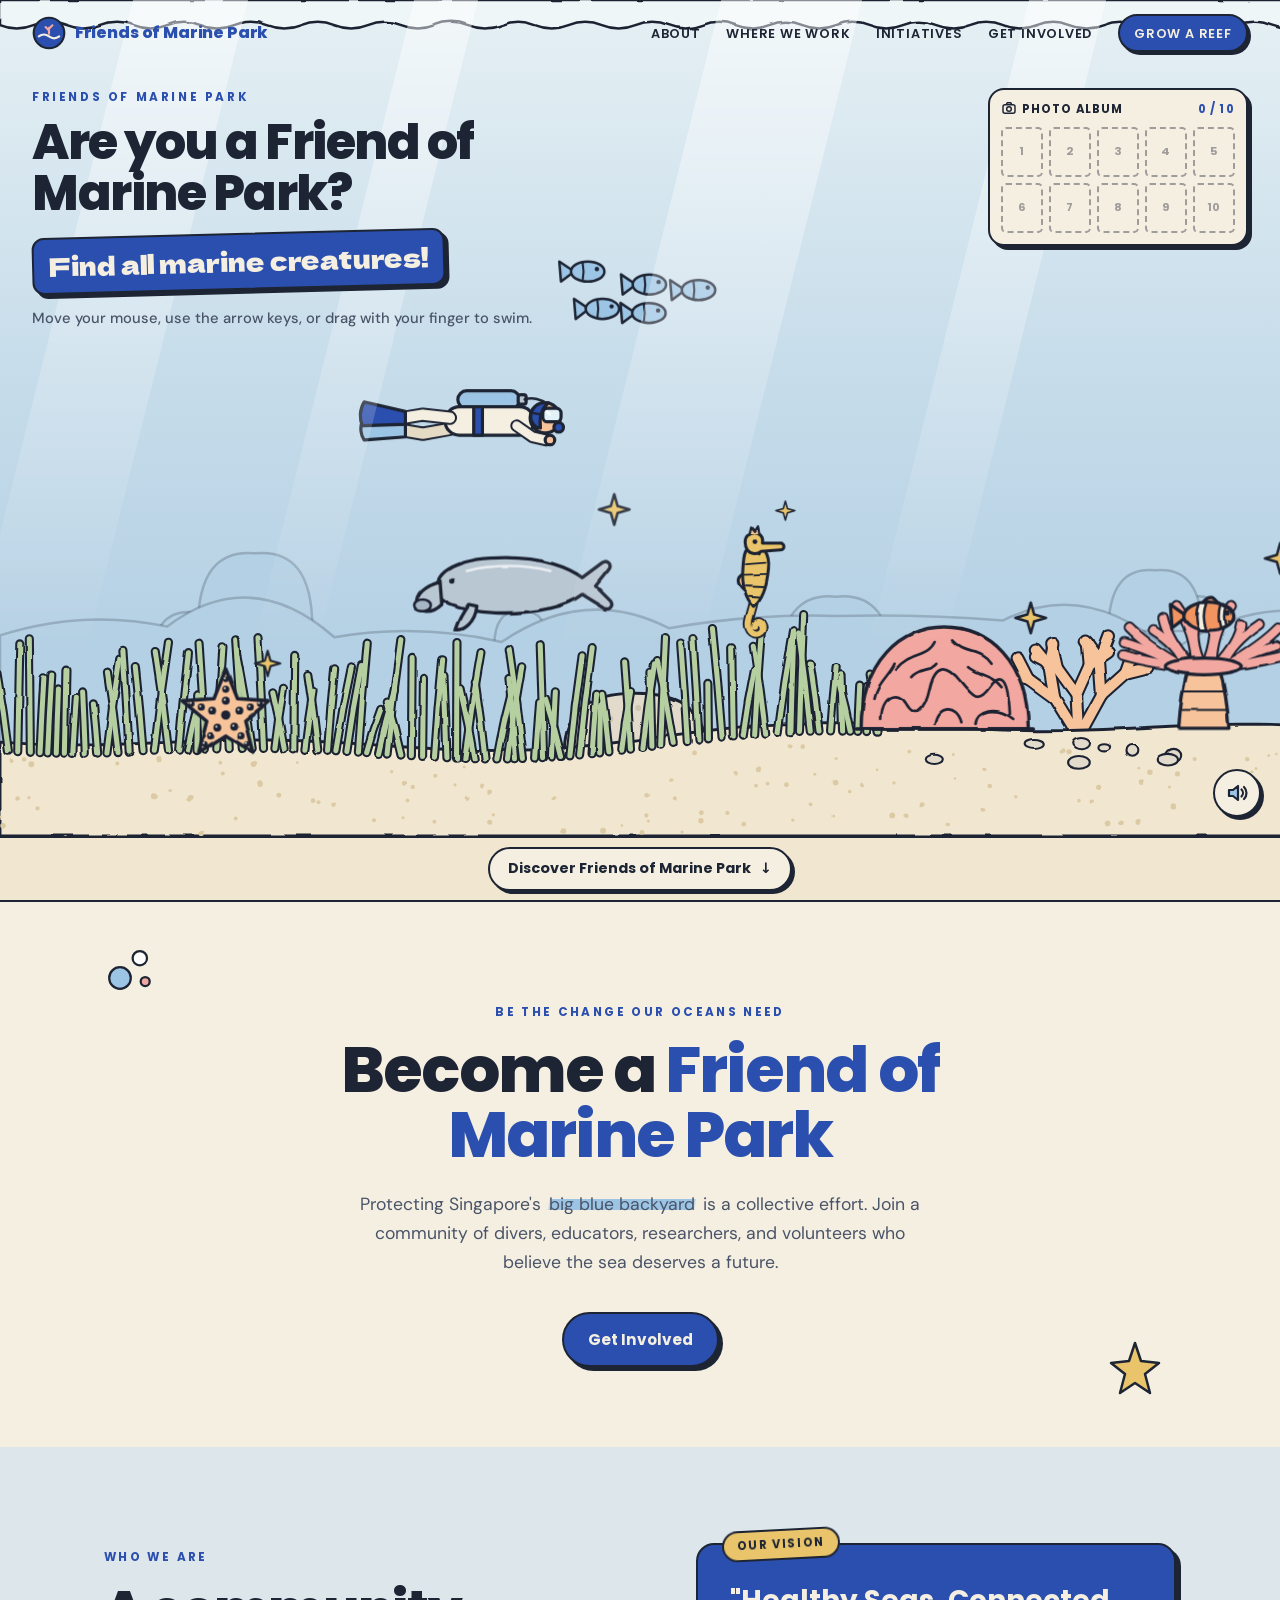
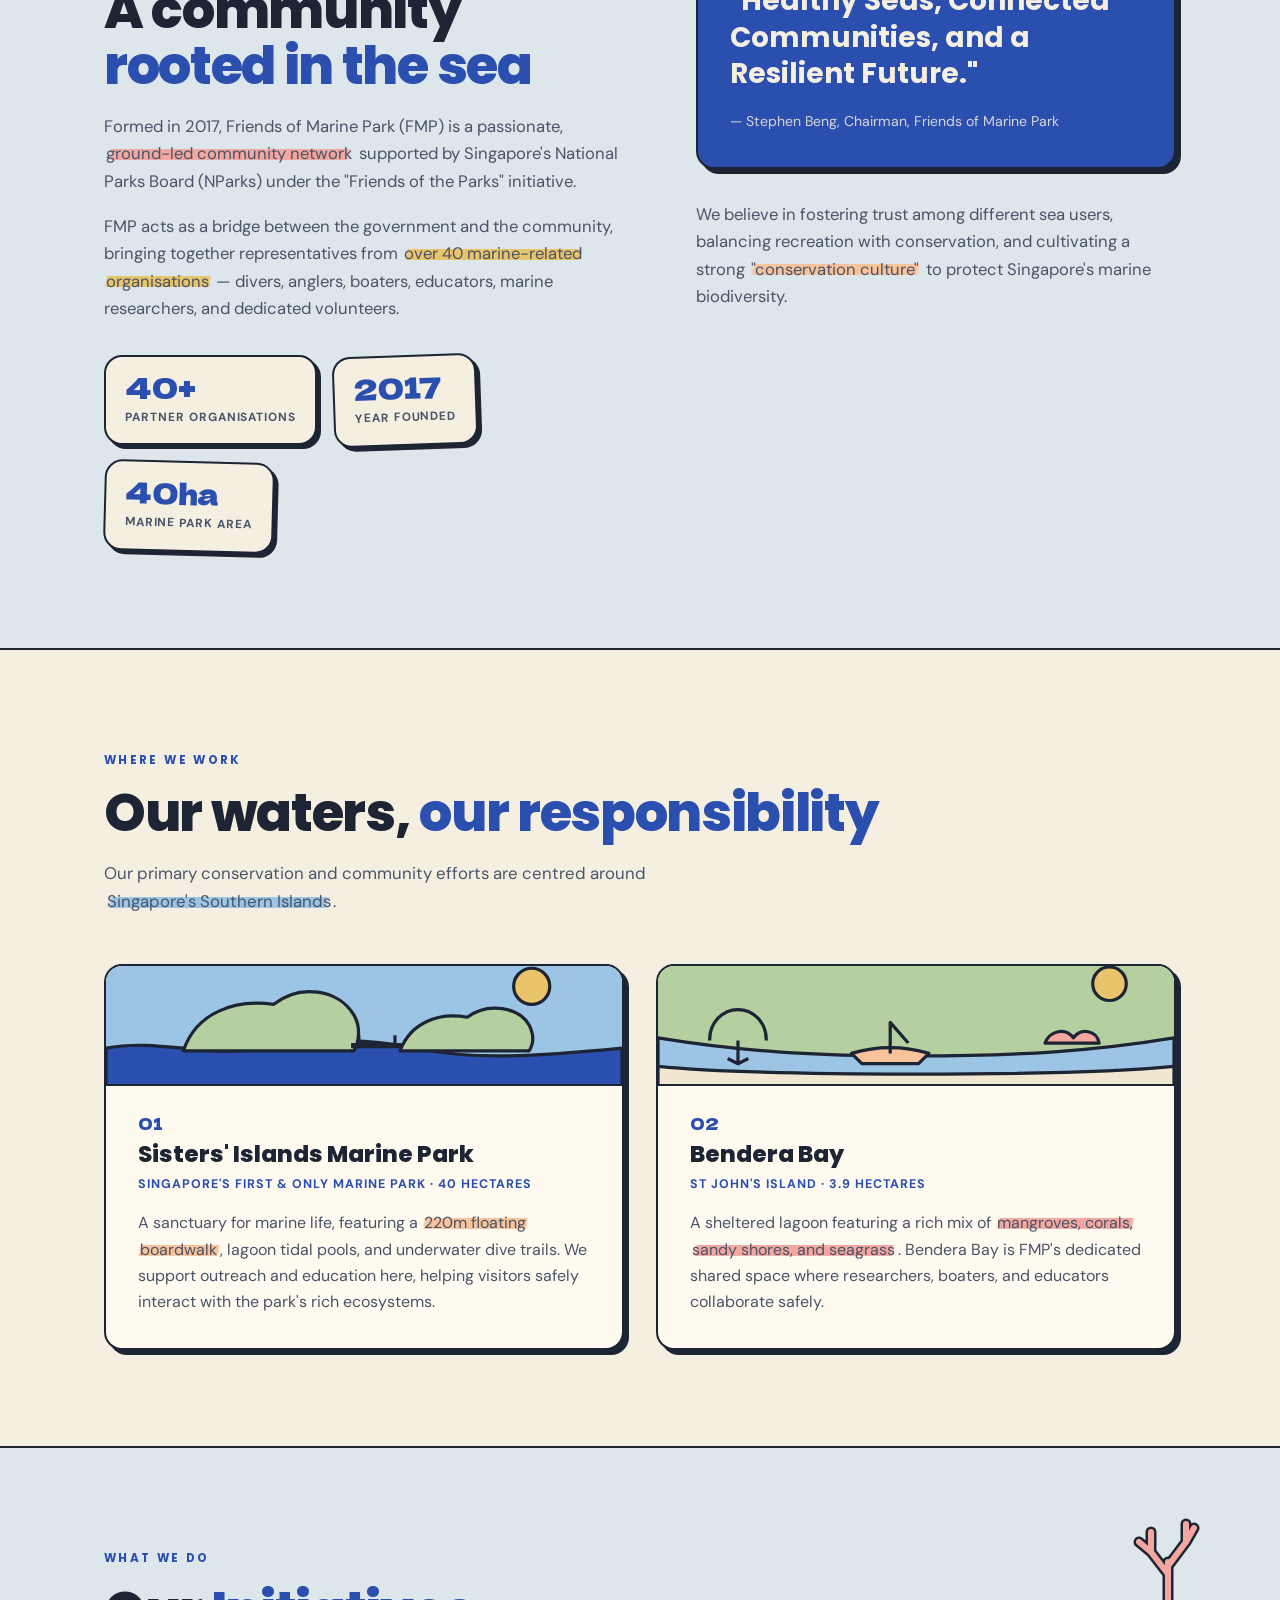
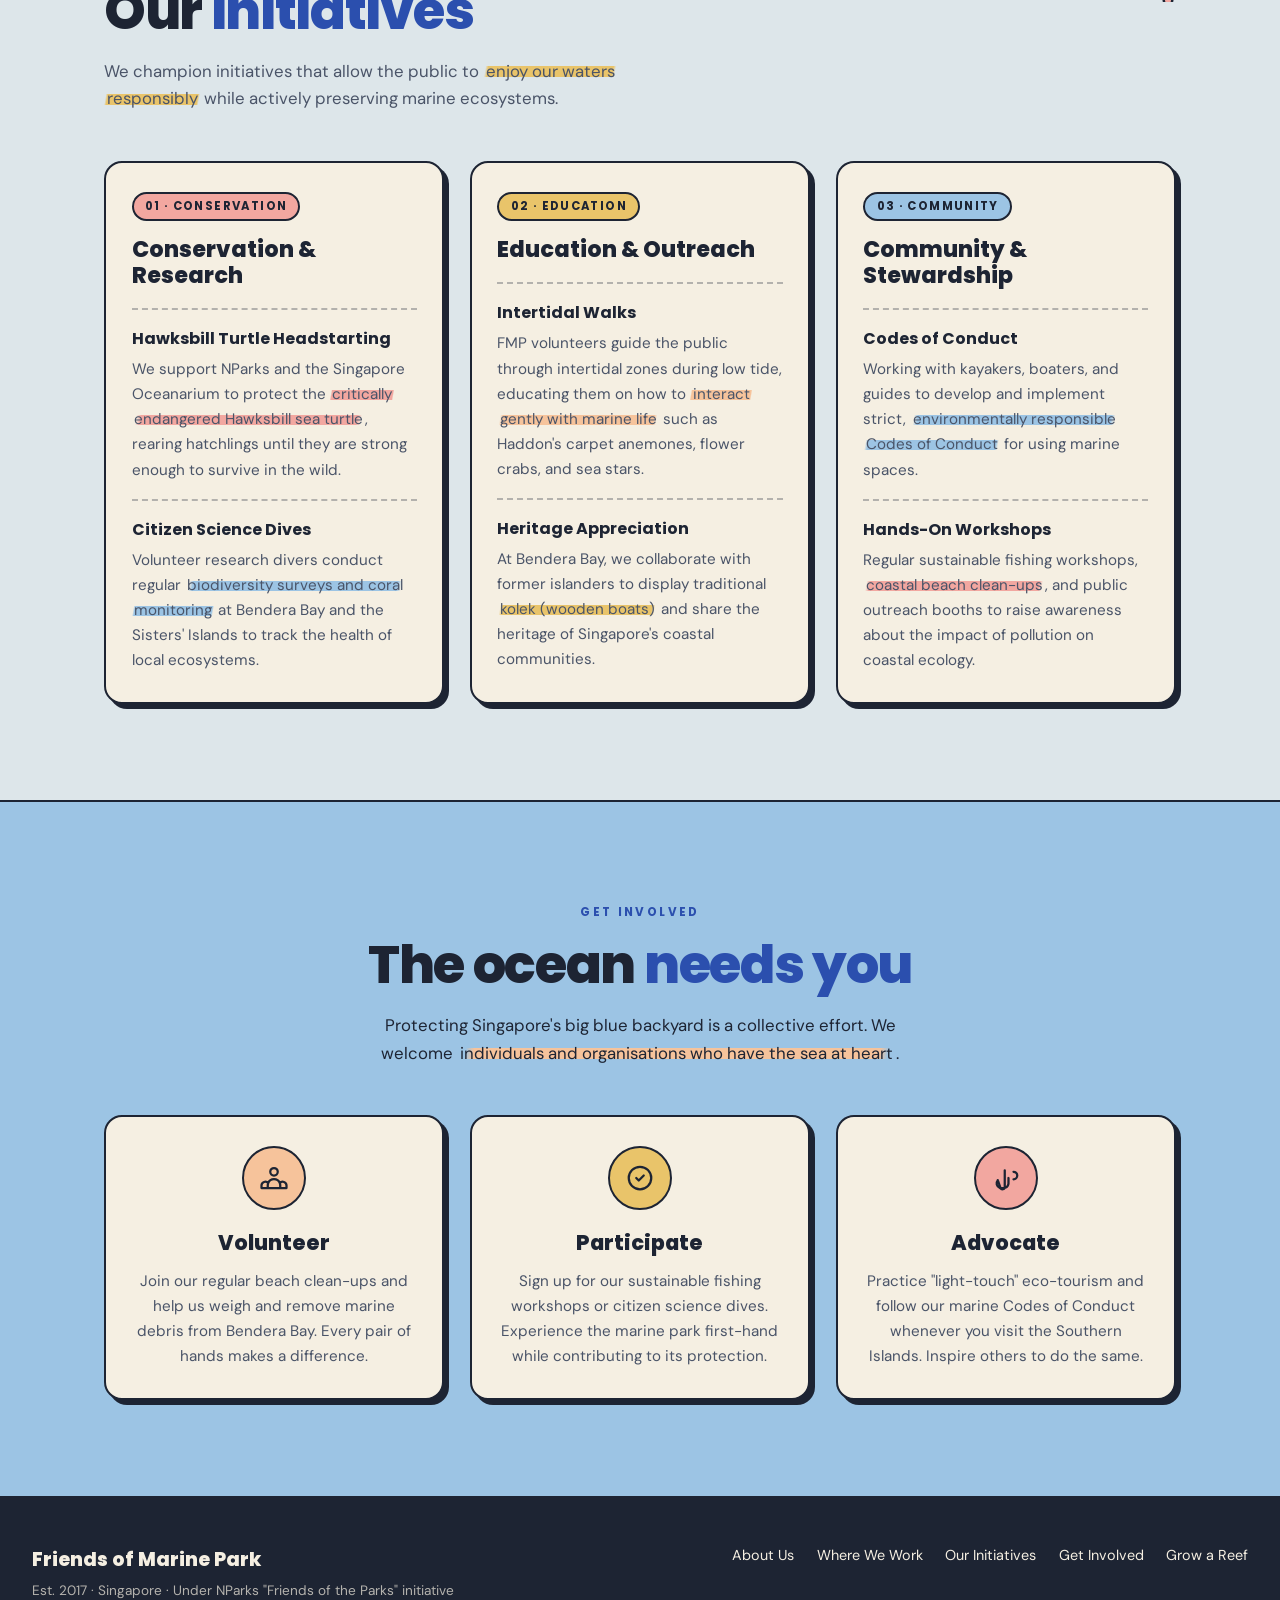
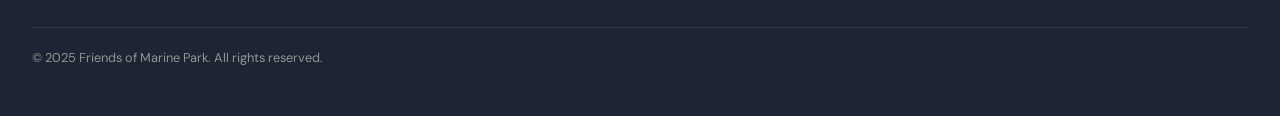
==== commit edae8539: "Replace bleaching hero with reef explorer game and light illustrated redesign - New landing hero: an" ====
--- a/index.html
+++ b/index.html
@@ -2,19 +2,20 @@
 <html lang="en">
 <head>
   <meta charset="UTF-8" />
-  <meta name="viewport" content="width=device-width, initial-scale=1.0" />
+  <meta name="viewport" content="width=device-width, initial-scale=1.0, viewport-fit=cover" />
 
   <!-- SEO -->
   <title>Friends of Marine Park | Healthy Seas, Connected Communities</title>
-  <meta name="description" content="Friends of Marine Park (FMP) is Singapore's ground-led marine conservation community under NParks. We protect Sisters' Islands Marine Park through citizen science, education, and community stewardship." />
+  <meta name="description" content="Friends of Marine Park (FMP) is Singapore's ground-led marine conservation community under NParks. Dive into our reef game, find all the marine creatures, and learn how we protect Sisters' Islands Marine Park through citizen science, education, and community stewardship." />
   <meta name="keywords" content="Friends of Marine Park, Singapore marine conservation, Sisters Islands Marine Park, coral reef Singapore, NParks, marine park volunteer, Bendera Bay, hawksbill turtle Singapore" />
   <meta name="author" content="Friends of Marine Park" />
+  <meta name="theme-color" content="#dde6ea" />
   <link rel="canonical" href="https://friendsofmarinepark.github.io/" />
 
   <!-- Open Graph / Social -->
   <meta property="og:type" content="website" />
-  <meta property="og:title" content="Friends of Marine Park | Healthy Seas, Connected Communities" />
-  <meta property="og:description" content="Protecting Singapore's big blue backyard through conservation, education, and community action." />
+  <meta property="og:title" content="Friends of Marine Park | Are you a Friend of Marine Park?" />
+  <meta property="og:description" content="Swim through Singapore's reefs and find all the marine creatures. Protecting Singapore's big blue backyard through conservation, education, and community action." />
   <meta property="og:url" content="https://friendsofmarinepark.github.io/" />
 
   <!-- Structured Data -->
@@ -34,561 +35,96 @@
   <!-- Fonts -->
   <link rel="preconnect" href="https://fonts.googleapis.com" />
   <link rel="preconnect" href="https://fonts.gstatic.com" crossorigin />
-  <link href="https://fonts.googleapis.com/css2?family=Cormorant+Garamond:ital,wght@0,300;0,400;0,600;1,300;1,400&family=DM+Sans:wght@300;400;500&family=Playfair+Display:ital@1&display=swap" rel="stylesheet" />
-
-  <style>
-    /* ─── TOKENS ─────────────────────────────────────────── */
-    :root {
-      --deep:    #050f1a;
-      --abyss:   #080e18;
-      --ocean:   #0b2540;
-      --teal:    #0d7c7c;
-      --aqua:    #1eb8b8;
-      --foam:    #a8e6e6;
-      --sand:    #e8dfc8;
-      --bleach:  #f5f0e8;
-      --coral:   #e85d3c;
-      --gold:    #c9a84c;
-      --white:   #f7f4ef;
-      --muted:   rgba(168,230,230,0.55);
-      --font-display: 'Cormorant Garamond', Georgia, serif;
-      --font-body:    'DM Sans', sans-serif;
-    }
-
-    /* ─── RESET ──────────────────────────────────────────── */
-    *, *::before, *::after { box-sizing: border-box; margin: 0; padding: 0; }
-    html { scroll-behavior: smooth; font-size: 16px; }
-    body {
-      background: var(--deep);
-      color: var(--white);
-      font-family: var(--font-body);
-      font-weight: 300;
-      line-height: 1.7;
-      overflow-x: hidden;
-    }
-    img, video { display: block; max-width: 100%; }
-    a { color: inherit; text-decoration: none; }
-    ul { list-style: none; }
-
-    /* ─── NAV ────────────────────────────────────────────── */
-    nav {
-      position: fixed; top: 0; left: 0; width: 100%; z-index: 100;
-      display: flex; align-items: center; justify-content: space-between;
-      padding: 1.25rem 3rem;
-      transition: background 0.5s, backdrop-filter 0.5s;
-    }
-    nav.scrolled {
-      background: rgba(5,15,26,0.88);
-      backdrop-filter: blur(12px);
-      border-bottom: 1px solid rgba(168,230,230,0.12);
-    }
-    .nav-logo {
-      font-family: var(--font-display);
-      font-size: 1.15rem;
-      font-weight: 300;
-      letter-spacing: 0.08em;
-      color: var(--foam);
-    }
-    .nav-logo span { color: var(--aqua); font-style: italic; }
-    .nav-links { display: flex; gap: 2.5rem; }
-    .nav-links a {
-      font-size: 0.78rem;
-      letter-spacing: 0.14em;
-      text-transform: uppercase;
-      color: var(--muted);
-      transition: color 0.25s;
-    }
-    .nav-links a:hover { color: var(--aqua); }
-
-    /* ─── HERO / SCROLL VIDEO SECTION ───────────────────── */
-    #hero {
-      position: relative;
-      height: 300vh; /* scroll driver */
-    }
-    .hero-sticky {
-      position: sticky; top: 0;
-      width: 100%; height: 100vh;
-      overflow: hidden;
-      display: flex; align-items: center; justify-content: center;
-    }
-
-    /* Video fills the sticky frame */
-    #hero-video {
-      position: absolute; inset: 0;
-      width: 100%; height: 100%;
-      object-fit: cover;
-      filter: saturate(1.3) brightness(0.85);
-      transition: filter 0.05s linear;
-    }
-
-    /* Bleach overlay — opacity driven by JS scroll progress */
-    #bleach-overlay {
-      position: absolute; inset: 0;
-      background: linear-gradient(to bottom, #f5f0e8 0%, #e0d8c0 100%);
-      opacity: 0;
-      pointer-events: none;
-      mix-blend-mode: color;
-      transition: opacity 0.05s linear;
-    }
-
-    /* Desaturation layer */
-    #desat-overlay {
-      position: absolute; inset: 0;
-      background: rgba(220,210,195,0.0);
-      pointer-events: none;
-      transition: background 0.05s linear;
-    }
-
-    .hero-text {
-      position: relative; z-index: 2;
-      text-align: center;
-      padding: 2rem;
-      pointer-events: none;
-    }
-    .hero-eyebrow {
-      font-family: var(--font-body);
-      font-size: 0.72rem;
-      letter-spacing: 0.22em;
-      text-transform: uppercase;
-      color: var(--aqua);
-      margin-bottom: 1.2rem;
-      opacity: 0;
-      transform: translateY(12px);
-      animation: fadeUp 1s 0.4s forwards;
-    }
-    .hero-title {
-      font-family: var(--font-display);
-      font-size: clamp(3.2rem, 8vw, 7rem);
-      font-weight: 300;
-      line-height: 1.05;
-      color: var(--white);
-      text-shadow: 0 4px 40px rgba(0,0,0,0.55);
-      opacity: 0;
-      transform: translateY(20px);
-      animation: fadeUp 1.1s 0.65s forwards;
-    }
-    .hero-title em {
-      font-style: italic;
-      color: var(--foam);
-    }
-    .hero-sub {
-      margin-top: 1.5rem;
-      font-size: 1rem;
-      color: rgba(247,244,239,0.75);
-      max-width: 480px;
-      margin-left: auto; margin-right: auto;
-      opacity: 0;
-      transform: translateY(12px);
-      animation: fadeUp 1s 0.9s forwards;
-    }
-    .scroll-hint {
-      position: absolute; bottom: 2.4rem; left: 50%; transform: translateX(-50%);
-      z-index: 3;
-      display: flex; flex-direction: column; align-items: center; gap: 0.5rem;
-      font-size: 0.68rem; letter-spacing: 0.18em; text-transform: uppercase;
-      color: rgba(168,230,230,0.6);
-      animation: pulse 2.5s ease-in-out infinite;
-    }
-    .scroll-hint svg { width: 18px; opacity: 0.6; }
-
-    /* Bleach label that fades in mid-scroll */
-    #bleach-label {
-      position: absolute; bottom: 6rem; left: 50%; transform: translateX(-50%);
-      z-index: 4;
-      font-family: var(--font-display);
-      font-size: clamp(1.4rem, 3.5vw, 2.2rem);
-      font-weight: 300;
-      letter-spacing: 0.04em;
-      color: var(--bleach);
-      text-shadow: 0 0 30px rgba(245,240,232,0.8);
-      opacity: 0;
-      text-align: center;
-      pointer-events: none;
-    }
-
-    /* ─── CTA SECTION ────────────────────────────────────── */
-    #cta {
-      position: relative;
-      background: var(--abyss);
-      padding: 9rem 2rem 8rem;
-      text-align: center;
-      overflow: hidden;
-    }
-    #cta::before {
-      content: '';
-      position: absolute; inset: 0;
-      background: radial-gradient(ellipse 80% 60% at 50% -10%, rgba(13,124,124,0.28) 0%, transparent 70%);
-      pointer-events: none;
-    }
-    .cta-kicker {
-      font-size: 0.72rem; letter-spacing: 0.22em; text-transform: uppercase;
-      color: var(--aqua); margin-bottom: 1.4rem;
-    }
-    .cta-headline {
-      font-family: var(--font-display);
-      font-size: clamp(2.8rem, 6vw, 5.5rem);
-      font-weight: 300; line-height: 1.1;
-      color: var(--white);
-    }
-    .cta-headline em { font-style: italic; color: var(--foam); }
-    .cta-body {
-      margin: 1.8rem auto 0;
-      max-width: 560px;
-      font-size: 1.05rem;
-      color: rgba(247,244,239,0.68);
-    }
-    .btn {
-      display: inline-block;
-      margin-top: 2.8rem;
-      padding: 1rem 2.8rem;
-      border: 1px solid var(--aqua);
-      font-family: var(--font-body);
-      font-size: 0.78rem;
-      letter-spacing: 0.18em;
-      text-transform: uppercase;
-      color: var(--aqua);
-      background: transparent;
-      cursor: pointer;
-      position: relative;
-      overflow: hidden;
-      transition: color 0.35s;
-    }
-    .btn::after {
-      content: '';
-      position: absolute; inset: 0;
-      background: var(--teal);
-      transform: translateY(101%);
-      transition: transform 0.35s cubic-bezier(.4,0,.2,1);
-      z-index: -1;
-    }
-    .btn:hover { color: var(--white); }
-    .btn:hover::after { transform: translateY(0); }
-
-    /* ─── WAVE DIVIDER ───────────────────────────────────── */
-    .wave-divider { line-height: 0; }
-    .wave-divider svg { width: 100%; display: block; }
-
-    /* ─── ABOUT SECTION ──────────────────────────────────── */
-    #about {
-      background: var(--ocean);
-      padding: 7rem 2rem;
-      position: relative;
-      overflow: hidden;
-    }
-    #about::after {
-      content: '';
-      position: absolute; right: -8%; top: 10%;
-      width: 55vw; height: 55vw; max-width: 700px; max-height: 700px;
-      border-radius: 50%;
-      border: 1px solid rgba(13,124,124,0.18);
-      pointer-events: none;
-    }
-    .section-inner { max-width: 1100px; margin: 0 auto; }
-    .two-col {
-      display: grid;
-      grid-template-columns: 1fr 1fr;
-      gap: 5rem;
-      align-items: start;
-    }
-    .section-label {
-      font-size: 0.68rem; letter-spacing: 0.22em; text-transform: uppercase;
-      color: var(--aqua); margin-bottom: 1rem; display: block;
-    }
-    .section-heading {
-      font-family: var(--font-display);
-      font-size: clamp(2rem, 4vw, 3.2rem);
-      font-weight: 300; line-height: 1.15;
-      color: var(--foam);
-      margin-bottom: 1.6rem;
-    }
-    .section-heading em { font-style: italic; }
-    .about-body p { color: rgba(247,244,239,0.72); margin-bottom: 1.2rem; }
-    .about-body p:last-child { margin-bottom: 0; }
-    .vision-card {
-      background: rgba(13,124,124,0.12);
-      border: 1px solid rgba(13,124,124,0.3);
-      border-radius: 2px;
-      padding: 2.2rem;
-      margin-top: 2rem;
-    }
-    .vision-card .vc-label {
-      font-size: 0.65rem; letter-spacing: 0.2em; text-transform: uppercase;
-      color: var(--teal); margin-bottom: 0.8rem; display: block;
-    }
-    .vision-card blockquote {
-      font-family: var(--font-display);
-      font-size: 1.5rem; font-style: italic; font-weight: 300;
-      line-height: 1.4; color: var(--foam);
-    }
-    .vision-card cite {
-      display: block; margin-top: 1rem;
-      font-size: 0.8rem; font-style: normal;
-      color: rgba(168,230,230,0.5);
-      letter-spacing: 0.05em;
-    }
-
-    /* Stat pills */
-    .stats-row {
-      display: flex; gap: 1.5rem; flex-wrap: wrap; margin-top: 3rem;
-    }
-    .stat-pill {
-      flex: 1; min-width: 130px;
-      background: rgba(5,15,26,0.45);
-      border: 1px solid rgba(168,230,230,0.15);
-      border-radius: 2px;
-      padding: 1.4rem 1.2rem;
-      text-align: center;
-    }
-    .stat-pill .num {
-      font-family: var(--font-display);
-      font-size: 2.4rem; font-weight: 300;
-      color: var(--aqua); display: block; line-height: 1;
-    }
-    .stat-pill .lbl {
-      font-size: 0.72rem; letter-spacing: 0.1em;
-      color: rgba(168,230,230,0.55); margin-top: 0.4rem; display: block;
-    }
-
-    /* ─── WHERE WE WORK ──────────────────────────────────── */
-    #locations {
-      background: var(--deep);
-      padding: 7rem 2rem;
-    }
-    .location-cards {
-      display: grid;
-      grid-template-columns: 1fr 1fr;
-      gap: 1.5px;
-      margin-top: 4rem;
-      border: 1.5px solid rgba(13,124,124,0.25);
-    }
-    .location-card {
-      padding: 3rem 2.6rem;
-      background: rgba(8,14,24,0.6);
-      border: 1.5px solid rgba(13,124,124,0.25);
-      position: relative;
-      overflow: hidden;
-      transition: background 0.4s;
-    }
-    .location-card:hover { background: rgba(13,124,124,0.09); }
-    .location-card::before {
-      content: '';
-      position: absolute; top: 0; left: 0;
-      width: 2px; height: 0;
-      background: var(--aqua);
-      transition: height 0.4s;
-    }
-    .location-card:hover::before { height: 100%; }
-    .loc-number {
-      font-family: var(--font-display);
-      font-size: 4rem; font-weight: 300; font-style: italic;
-      color: rgba(13,124,124,0.22);
-      line-height: 1; margin-bottom: 1rem;
-    }
-    .loc-name {
-      font-family: var(--font-display);
-      font-size: 1.5rem; font-weight: 300;
-      color: var(--foam); margin-bottom: 0.8rem;
-    }
-    .loc-detail {
-      font-size: 0.78rem; letter-spacing: 0.12em; text-transform: uppercase;
-      color: var(--teal); margin-bottom: 1.2rem;
-    }
-    .loc-body { font-size: 0.92rem; color: rgba(247,244,239,0.62); line-height: 1.75; }
-
-    /* ─── INITIATIVES ────────────────────────────────────── */
-    #initiatives {
-      background: var(--ocean);
-      padding: 7rem 2rem;
-    }
-    .init-grid {
-      display: grid;
-      grid-template-columns: repeat(3, 1fr);
-      gap: 2rem;
-      margin-top: 4rem;
-    }
-    .init-card {
-      padding: 2.4rem;
-      border-top: 1px solid rgba(168,230,230,0.2);
-      position: relative;
-    }
-    .init-number {
-      font-family: var(--font-display);
-      font-size: 0.8rem; font-style: italic;
-      color: var(--teal); margin-bottom: 1.2rem; display: block;
-    }
-    .init-title {
-      font-family: var(--font-display);
-      font-size: 1.35rem; font-weight: 300;
-      color: var(--foam); margin-bottom: 1rem; line-height: 1.3;
-    }
-    .init-items { display: flex; flex-direction: column; gap: 1rem; }
-    .init-item {}
-    .init-item-title {
-      font-size: 0.82rem; font-weight: 500;
-      color: var(--aqua); margin-bottom: 0.3rem;
-      letter-spacing: 0.04em;
-    }
-    .init-item-body { font-size: 0.88rem; color: rgba(247,244,239,0.6); line-height: 1.65; }
-
-    /* ─── GET INVOLVED ───────────────────────────────────── */
-    #get-involved {
-      background: var(--deep);
-      padding: 9rem 2rem;
-      position: relative;
-      overflow: hidden;
-    }
-    #get-involved::before {
-      content: '';
-      position: absolute; left: -15%; top: -20%;
-      width: 70vw; height: 70vw;
-      border-radius: 50%;
-      background: radial-gradient(circle, rgba(13,124,124,0.13) 0%, transparent 70%);
-      pointer-events: none;
-    }
-    .involve-header {
-      text-align: center;
-      margin-bottom: 5rem;
-    }
-    .involve-cards {
-      display: grid;
-      grid-template-columns: repeat(3, 1fr);
-      gap: 2rem;
-    }
-    .involve-card {
-      background: rgba(8,14,24,0.5);
-      border: 1px solid rgba(168,230,230,0.1);
-      padding: 2.8rem 2.2rem;
-      text-align: center;
-      transition: border-color 0.35s, transform 0.35s;
-      cursor: default;
-    }
-    .involve-card:hover {
-      border-color: rgba(13,124,124,0.5);
-      transform: translateY(-4px);
-    }
-    .involve-icon {
-      width: 52px; height: 52px;
-      border-radius: 50%;
-      background: rgba(13,124,124,0.18);
-      border: 1px solid rgba(13,124,124,0.35);
-      display: flex; align-items: center; justify-content: center;
-      margin: 0 auto 1.6rem;
-    }
-    .involve-icon svg { width: 22px; stroke: var(--aqua); fill: none; stroke-width: 1.5; }
-    .involve-title {
-      font-family: var(--font-display);
-      font-size: 1.4rem; font-weight: 300;
-      color: var(--foam); margin-bottom: 0.8rem;
-    }
-    .involve-body { font-size: 0.9rem; color: rgba(247,244,239,0.6); line-height: 1.7; }
-
-    /* ─── FOOTER ─────────────────────────────────────────── */
-    footer {
-      background: var(--abyss);
-      border-top: 1px solid rgba(168,230,230,0.08);
-      padding: 4rem 3rem 3rem;
-      display: flex;
-      align-items: flex-start;
-      justify-content: space-between;
-      flex-wrap: wrap;
-      gap: 2rem;
-    }
-    .footer-brand {
-      font-family: var(--font-display);
-      font-size: 1.05rem; font-weight: 300;
-      color: var(--foam); letter-spacing: 0.06em;
-    }
-    .footer-brand span { display: block; font-size: 0.72rem; letter-spacing: 0.14em; color: var(--teal); margin-top: 0.3rem; text-transform: uppercase; }
-    .footer-links { display: flex; flex-direction: column; gap: 0.5rem; }
-    .footer-links a { font-size: 0.8rem; color: rgba(168,230,230,0.45); transition: color 0.2s; }
-    .footer-links a:hover { color: var(--aqua); }
-    .footer-copy { font-size: 0.72rem; color: rgba(168,230,230,0.25); width: 100%; }
-
-    /* ─── REVEAL ANIMATION ───────────────────────────────── */
-    .reveal {
-      opacity: 0;
-      transform: translateY(28px);
-      transition: opacity 0.75s ease, transform 0.75s ease;
-    }
-    .reveal.visible {
-      opacity: 1;
-      transform: translateY(0);
-    }
-
-    /* ─── KEYFRAMES ──────────────────────────────────────── */
-    @keyframes fadeUp {
-      to { opacity: 1; transform: translateY(0); }
-    }
-    @keyframes pulse {
-      0%, 100% { opacity: 0.5; transform: translateX(-50%) translateY(0); }
-      50% { opacity: 1; transform: translateX(-50%) translateY(4px); }
-    }
-
-    /* ─── MOBILE ─────────────────────────────────────────── */
-    @media (max-width: 768px) {
-      nav { padding: 1rem 1.5rem; }
-      .nav-links { display: none; }
-      .two-col, .location-cards, .init-grid, .involve-cards {
-        grid-template-columns: 1fr;
-      }
-      .stats-row { gap: 1rem; }
-    }
-  </style>
+  <link href="https://fonts.googleapis.com/css2?family=Caveat:wght@700&family=DM+Sans:wght@400;500;700&family=Dela+Gothic+One&family=Poppins:wght@600;700;800&display=swap" rel="stylesheet" />
+
+  <link rel="stylesheet" href="styles.css" />
 </head>
 <body>
 
+  <!-- Shared SVG filters (hand-drawn wobble) -->
+  <svg width="0" height="0" style="position:absolute" aria-hidden="true" focusable="false">
+    <filter id="wobble" x="-5%" y="-5%" width="110%" height="110%">
+      <feTurbulence type="fractalNoise" baseFrequency="0.035" numOctaves="2" seed="4" result="n" />
+      <feDisplacementMap in="SourceGraphic" in2="n" scale="3" xChannelSelector="R" yChannelSelector="G" />
+    </filter>
+  </svg>
+
   <!-- ── NAV ──────────────────────────────────────────────── -->
   <nav id="main-nav">
-    <div class="nav-logo">Friends of <span>Marine Park</span></div>
-    <div class="nav-links">
+    <a href="#hero" class="nav-logo" aria-label="Friends of Marine Park — home">
+      <svg viewBox="0 0 40 40" aria-hidden="true"><circle cx="20" cy="20" r="18" fill="#2b4fae" stroke="#1d2433" stroke-width="2.5"/><path d="M8 24c4-3 8-3 12 0s8 3 12 0" fill="none" stroke="#f5efe2" stroke-width="2.5" stroke-linecap="round"/><path d="M20 21v-7m0 3-4-4m4 2 4-4" fill="none" stroke="#f2a7a0" stroke-width="2.5" stroke-linecap="round"/></svg>
+      <span class="nav-logo-text">Friends of <span>Marine Park</span></span>
+    </a>
+    <button class="nav-toggle" id="nav-toggle" aria-label="Open menu" aria-expanded="false" aria-controls="nav-links"><span></span><span></span><span></span></button>
+    <div class="nav-links" id="nav-links">
       <a href="#about">About</a>
       <a href="#locations">Where We Work</a>
       <a href="#initiatives">Initiatives</a>
       <a href="#get-involved">Get Involved</a>
+      <a href="grow-a-reef.html" class="nav-pill">Grow a Reef</a>
     </div>
   </nav>
 
-  <!-- ── HERO (scroll-driven bleaching) ───────────────────── -->
-  <section id="hero" aria-label="Hero: coral bleaching scroll animation">
-    <div class="hero-sticky">
-      <video
-        id="hero-video"
-        src="mp_.mp4"
-        autoplay loop muted playsinline
-        aria-hidden="true"
-      ></video>
-
-      <!-- layered overlays driven by JS -->
-      <div id="bleach-overlay" aria-hidden="true"></div>
-      <div id="desat-overlay"  aria-hidden="true"></div>
-
-      <div class="hero-text">
-        <p class="hero-eyebrow">Singapore · Est. 2017</p>
-        <h1 class="hero-title">
-          Friends of<br /><em>Marine Park</em>
-        </h1>
-        <p class="hero-sub">Healthy Seas, Connected Communities, and a Resilient Future.</p>
-      </div>
-
-      <div id="bleach-label" aria-live="polite">
-        Coral bleaching is happening now.<br />
-        <span style="font-size:0.7em; letter-spacing:0.12em; text-transform:uppercase; font-family:var(--font-body); color:rgba(200,190,170,0.7);">Rising ocean temperatures strip coral of colour and life.</span>
-      </div>
-
-      <div class="scroll-hint" id="scroll-hint">
-        <svg viewBox="0 0 24 24" fill="none" stroke="currentColor" stroke-width="1.5"><path d="M12 5v14M5 12l7 7 7-7"/></svg>
-        Scroll
-      </div>
-    </div>
-  </section>
+  <!-- ── HERO: reef explorer game ─────────────────────────── -->
+  <section id="hero" aria-label="Reef explorer game: find all marine creatures">
+    <div class="play" id="play">
+      <div class="far-layer" id="far"></div>
+      <div class="world" id="world"></div>
+      <div class="rays" aria-hidden="true"><i></i><i></i><i></i><i></i></div>
+      <div class="particles" id="particles" aria-hidden="true"></div>
+
+      <div class="hud" id="hud">
+        <div class="hud-title">
+          <p class="eyebrow">Friends of Marine Park</p>
+          <h1>Are you a Friend of Marine&nbsp;Park?</h1>
+          <p class="sub">Find all marine creatures!</p>
+          <p class="hint" id="hint">Move your mouse, use the arrow keys, or drag with your finger to swim.</p>
+        </div>
+        <div class="album" aria-live="polite">
+          <div class="album-head">
+            <span><svg viewBox="0 0 24 24" fill="none" stroke="#1d2433" stroke-width="2.2" stroke-linejoin="round"><rect x="3" y="7" width="18" height="13" rx="3"/><path d="M8 7l1.5-3h5L16 7"/><circle cx="12" cy="13.5" r="3.5"/></svg>Photo album</span>
+            <span class="album-count" id="album-count">0 / 10</span>
+          </div>
+          <div class="slots" id="slots"></div>
+        </div>
+      </div>
+
+      <button class="icon-btn" id="mute" aria-label="Mute sound" title="Sound on/off"></button>
+
+      <div class="overlay" id="q-overlay" hidden>
+        <div class="qcard" role="dialog" aria-modal="true" aria-labelledby="q-name" id="qcard"></div>
+      </div>
+
+      <div class="overlay" id="done-overlay" hidden>
+        <div class="qcard done-card" role="dialog" aria-modal="true" aria-labelledby="done-title">
+          <p class="q-kicker">All 10 creatures found</p>
+          <h2 id="done-title">You're a Friend of Marine Park! 🎉</h2>
+          <p>Every one of these creatures lives in Singapore's waters. Help us keep their home healthy.</p>
+          <div class="done-grid" id="done-grid"></div>
+          <div class="done-actions">
+            <a href="#get-involved" class="btn" id="done-involve">Get Involved</a>
+            <button class="btn btn-cream" id="done-replay">Play again</button>
+          </div>
+        </div>
+      </div>
+    </div>
+
+    <div class="hero-strip">
+      <a href="#cta" class="discover">Discover Friends of Marine Park <span class="arrow" aria-hidden="true">↓</span></a>
+    </div>
+  </section>
+
+  <div class="photo-layer" id="photo-layer" aria-hidden="true"></div>
 
   <!-- ── CTA ──────────────────────────────────────────────── -->
   <section id="cta">
-    <div class="section-inner">
-      <p class="cta-kicker reveal">Be the change our oceans need</p>
-      <h2 class="cta-headline reveal">Become a <em>Friend<br />of Marine Park</em></h2>
+    <svg class="doodle" style="top:2.5rem;left:8%;width:54px" viewBox="0 0 60 60" aria-hidden="true"><g fill="none" stroke="#1d2433" stroke-width="2.5"><circle cx="20" cy="40" r="12" fill="#9cc4e4"/><circle cx="42" cy="18" r="8" fill="#fff"/><circle cx="48" cy="44" r="5" fill="#f2a7a0"/></g></svg>
+    <svg class="doodle" style="bottom:3rem;right:9%;width:60px" viewBox="0 0 60 60" aria-hidden="true"><path d="M30 4l6 18 18 2-14 11 5 19-15-10-15 10 5-19L6 24l18-2z" fill="#e9c46a" stroke="#1d2433" stroke-width="2.5" stroke-linejoin="round"/></svg>
+    <div class="section-inner">
+      <p class="section-label reveal">Be the change our oceans need</p>
+      <h2 class="cta-headline reveal">Become a <em>Friend of Marine&nbsp;Park</em></h2>
       <p class="cta-body reveal">
-        Protecting Singapore's big blue backyard is a collective effort.
+        Protecting Singapore's <mark class="hl sky">big blue backyard</mark> is a collective effort.
         Join a community of divers, educators, researchers, and volunteers
         who believe the sea deserves a future.
       </p>
@@ -597,21 +133,15 @@
   </section>
 
   <!-- ── ABOUT ─────────────────────────────────────────────── -->
-  <div class="wave-divider">
-    <svg viewBox="0 0 1440 60" preserveAspectRatio="none" xmlns="http://www.w3.org/2000/svg">
-      <path d="M0,30 C360,60 1080,0 1440,30 L1440,60 L0,60 Z" fill="#0b2540"/>
-    </svg>
-  </div>
-
   <section id="about">
     <div class="section-inner">
       <div class="two-col">
         <div class="reveal">
           <span class="section-label">Who We Are</span>
-          <h2 class="section-heading">A community<br /><em>rooted in the sea</em></h2>
+          <h2 class="section-heading">A community <em>rooted in the sea</em></h2>
           <div class="about-body">
-            <p>Formed in 2017, Friends of Marine Park (FMP) is a passionate, ground-led community network supported by Singapore's National Parks Board (NParks) under the "Friends of the Parks" initiative.</p>
-            <p>FMP acts as a bridge between the government and the community, bringing together representatives from over 40 marine-related organisations — divers, anglers, boaters, educators, marine researchers, and dedicated volunteers.</p>
+            <p>Formed in 2017, Friends of Marine Park (FMP) is a passionate, <mark class="hl">ground-led community network</mark> supported by Singapore's National Parks Board (NParks) under the "Friends of the Parks" initiative.</p>
+            <p>FMP acts as a bridge between the government and the community, bringing together representatives from <mark class="hl mustard">over 40 marine-related organisations</mark> — divers, anglers, boaters, educators, marine researchers, and dedicated volunteers.</p>
           </div>
           <div class="stats-row">
             <div class="stat-pill">
@@ -638,7 +168,7 @@
             <cite>— Stephen Beng, Chairman, Friends of Marine Park</cite>
           </div>
           <div class="about-body" style="margin-top:2rem">
-            <p>We believe in fostering trust among different sea users, balancing recreation with conservation, and cultivating a strong "conservation culture" to protect Singapore's marine biodiversity.</p>
+            <p>We believe in fostering trust among different sea users, balancing recreation with conservation, and cultivating a strong <mark class="hl peach">"conservation culture"</mark> to protect Singapore's marine biodiversity.</p>
           </div>
         </div>
       </div>
@@ -650,26 +180,32 @@
     <div class="section-inner">
       <div class="reveal">
         <span class="section-label">Where We Work</span>
-        <h2 class="section-heading">Our waters,<br /><em>our responsibility</em></h2>
-        <p style="color:rgba(247,244,239,0.6); max-width:560px; margin-top:0.5rem;">
-          Our primary conservation and community efforts are centred around Singapore's Southern Islands.
+        <h2 class="section-heading">Our waters, <em>our responsibility</em></h2>
+        <p class="lede">
+          Our primary conservation and community efforts are centred around <mark class="hl sky">Singapore's Southern Islands</mark>.
         </p>
       </div>
       <div class="location-cards reveal" style="transition-delay:0.2s">
         <div class="location-card">
+          <div class="loc-art" aria-hidden="true">
+            <svg viewBox="0 0 400 120" preserveAspectRatio="xMidYMid slice"><g stroke="#1d2433" stroke-width="2.5" stroke-linejoin="round"><path d="M0 78c40-8 80 8 120 0s80-8 120 0 80 8 160 0v42H0z" fill="#2b4fae"/><path d="M60 80c10-30 40-40 70-36 20-16 50-12 62 8 6 10 4 22 0 28z" fill="#b5cfa0"/><path d="M228 80c8-22 30-30 52-26 16-12 40-8 48 6 4 8 4 14 0 20z" fill="#b5cfa0"/><path d="M190 76h40" stroke-width="4"/><path d="M196 76v-8m28 8v-8" /><circle cx="330" cy="30" r="14" fill="#e9c46a"/></g></svg>
+          </div>
           <div class="loc-number">01</div>
           <h3 class="loc-name">Sisters' Islands Marine Park</h3>
           <p class="loc-detail">Singapore's First &amp; Only Marine Park · 40 Hectares</p>
           <p class="loc-body">
-            A sanctuary for marine life, featuring a 220m floating boardwalk, lagoon tidal pools, and underwater dive trails. We support outreach and education here, helping visitors safely interact with the park's rich ecosystems.
+            A sanctuary for marine life, featuring a <mark class="hl peach">220m floating boardwalk</mark>, lagoon tidal pools, and underwater dive trails. We support outreach and education here, helping visitors safely interact with the park's rich ecosystems.
           </p>
         </div>
         <div class="location-card">
+          <div class="loc-art" aria-hidden="true">
+            <svg viewBox="0 0 400 120" preserveAspectRatio="xMidYMid slice"><g stroke="#1d2433" stroke-width="2.5" stroke-linejoin="round"><path d="M0 70c60 10 120 14 200 14s140-4 200-14v50H0z" fill="#9cc4e4"/><path d="M0 92c80 8 320 8 400 0v28H0z" fill="#f1e6cf"/><path d="M40 72c0-14 10-24 22-24s22 10 22 24" fill="#b5cfa0"/><path d="M62 72v18m-8-4 8 4 8-4" fill="none"/><path d="M300 74c4-10 16-12 22-4 6-8 18-6 20 4z" fill="#f2a7a0"/><path d="M150 82c20-6 40-6 60 0l-8 8h-44z" fill="#f6c39b"/><path d="M180 82V58l14 16" fill="none"/><circle cx="350" cy="28" r="13" fill="#e9c46a"/></g></svg>
+          </div>
           <div class="loc-number">02</div>
           <h3 class="loc-name">Bendera Bay</h3>
           <p class="loc-detail">St John's Island · 3.9 Hectares</p>
           <p class="loc-body">
-            A sheltered lagoon featuring a rich mix of mangroves, corals, sandy shores, and seagrass. Bendera Bay is FMP's dedicated shared space where researchers, boaters, and educators collaborate safely.
+            A sheltered lagoon featuring a rich mix of <mark class="hl">mangroves, corals, sandy shores, and seagrass</mark>. Bendera Bay is FMP's dedicated shared space where researchers, boaters, and educators collaborate safely.
           </p>
         </div>
       </div>
@@ -677,63 +213,58 @@
   </section>
 
   <!-- ── INITIATIVES ────────────────────────────────────────── -->
-  <div class="wave-divider">
-    <svg viewBox="0 0 1440 60" preserveAspectRatio="none" xmlns="http://www.w3.org/2000/svg">
-      <path d="M0,30 C360,0 1080,60 1440,30 L1440,60 L0,60 Z" fill="#0b2540"/>
-    </svg>
-  </div>
-
   <section id="initiatives">
+    <svg class="doodle" style="top:4rem;right:6%;width:70px" viewBox="0 0 70 90" aria-hidden="true"><g fill="none" stroke="#1d2433" stroke-width="2.5" stroke-linecap="round"><path d="M35 88V50M35 62 18 40M35 54l18-24M18 40V20M18 40 6 30M53 30l8-14M53 30V12" stroke-width="11"/><path d="M35 88V50M35 62 18 40M35 54l18-24M18 40V20M18 40 6 30M53 30l8-14M53 30V12" stroke="#f2a7a0" stroke-width="6"/></g></svg>
     <div class="section-inner">
       <div class="reveal">
         <span class="section-label">What We Do</span>
         <h2 class="section-heading">Our <em>Initiatives</em></h2>
-        <p style="color:rgba(247,244,239,0.6); max-width:560px; margin-top:0.5rem;">
-          We champion initiatives that allow the public to enjoy our waters responsibly while actively preserving marine ecosystems.
+        <p class="lede">
+          We champion initiatives that allow the public to <mark class="hl mustard">enjoy our waters responsibly</mark> while actively preserving marine ecosystems.
         </p>
       </div>
       <div class="init-grid">
         <div class="init-card reveal" style="transition-delay:0.05s">
-          <span class="init-number">01 —</span>
-          <h3 class="init-title">Conservation<br />&amp; Research</h3>
+          <span class="init-tag">01 · Conservation</span>
+          <h3 class="init-title">Conservation &amp; Research</h3>
           <div class="init-items">
             <div class="init-item">
               <p class="init-item-title">Hawksbill Turtle Headstarting</p>
-              <p class="init-item-body">We support NParks and the Singapore Oceanarium to protect the critically endangered Hawksbill sea turtle, rearing hatchlings until they are strong enough to survive in the wild.</p>
+              <p class="init-item-body">We support NParks and the Singapore Oceanarium to protect the <mark class="hl">critically endangered Hawksbill sea turtle</mark>, rearing hatchlings until they are strong enough to survive in the wild.</p>
             </div>
             <div class="init-item">
               <p class="init-item-title">Citizen Science Dives</p>
-              <p class="init-item-body">Volunteer research divers conduct regular biodiversity surveys and coral monitoring at Bendera Bay and the Sisters' Islands to track the health of local ecosystems.</p>
+              <p class="init-item-body">Volunteer research divers conduct regular <mark class="hl sky">biodiversity surveys and coral monitoring</mark> at Bendera Bay and the Sisters' Islands to track the health of local ecosystems.</p>
             </div>
           </div>
         </div>
 
         <div class="init-card reveal" style="transition-delay:0.15s">
-          <span class="init-number">02 —</span>
-          <h3 class="init-title">Education<br />&amp; Outreach</h3>
+          <span class="init-tag">02 · Education</span>
+          <h3 class="init-title">Education &amp; Outreach</h3>
           <div class="init-items">
             <div class="init-item">
               <p class="init-item-title">Intertidal Walks</p>
-              <p class="init-item-body">FMP volunteers guide the public through intertidal zones during low tide, educating them on how to interact gently with marine life such as Haddon's carpet anemones, flower crabs, and sea stars.</p>
+              <p class="init-item-body">FMP volunteers guide the public through intertidal zones during low tide, educating them on how to <mark class="hl peach">interact gently with marine life</mark> such as Haddon's carpet anemones, flower crabs, and sea stars.</p>
             </div>
             <div class="init-item">
               <p class="init-item-title">Heritage Appreciation</p>
-              <p class="init-item-body">At Bendera Bay, we collaborate with former islanders to display traditional kolek (wooden boats) and share the heritage of Singapore's coastal communities.</p>
+              <p class="init-item-body">At Bendera Bay, we collaborate with former islanders to display traditional <mark class="hl mustard">kolek (wooden boats)</mark> and share the heritage of Singapore's coastal communities.</p>
             </div>
           </div>
         </div>
 
         <div class="init-card reveal" style="transition-delay:0.25s">
-          <span class="init-number">03 —</span>
-          <h3 class="init-title">Community<br />&amp; Stewardship</h3>
+          <span class="init-tag">03 · Community</span>
+          <h3 class="init-title">Community &amp; Stewardship</h3>
           <div class="init-items">
             <div class="init-item">
               <p class="init-item-title">Codes of Conduct</p>
-              <p class="init-item-body">Working with kayakers, boaters, and guides to develop and implement strict, environmentally responsible Codes of Conduct for using marine spaces.</p>
+              <p class="init-item-body">Working with kayakers, boaters, and guides to develop and implement strict, <mark class="hl sky">environmentally responsible Codes of Conduct</mark> for using marine spaces.</p>
             </div>
             <div class="init-item">
               <p class="init-item-title">Hands-On Workshops</p>
-              <p class="init-item-body">Regular sustainable fishing workshops, coastal beach clean-ups, and public outreach booths to raise awareness about the impact of pollution on coastal ecology.</p>
+              <p class="init-item-body">Regular sustainable fishing workshops, <mark class="hl">coastal beach clean-ups</mark>, and public outreach booths to raise awareness about the impact of pollution on coastal ecology.</p>
             </div>
           </div>
         </div>
@@ -746,11 +277,9 @@
     <div class="section-inner">
       <div class="involve-header reveal">
         <span class="section-label">Get Involved</span>
-        <h2 class="section-heading" style="color:var(--white)">
-          The ocean<br /><em>needs you</em>
-        </h2>
-        <p style="color:rgba(247,244,239,0.6); max-width:520px; margin: 1rem auto 0;">
-          Protecting Singapore's big blue backyard is a collective effort. We welcome individuals and organisations who have the sea at heart.
+        <h2 class="section-heading">The ocean <em>needs you</em></h2>
+        <p class="lede">
+          Protecting Singapore's big blue backyard is a collective effort. We welcome <mark class="hl peach">individuals and organisations who have the sea at heart</mark>.
         </p>
       </div>
       <div class="involve-cards">
@@ -792,72 +321,12 @@
       <a href="#locations">Where We Work</a>
       <a href="#initiatives">Our Initiatives</a>
       <a href="#get-involved">Get Involved</a>
+      <a href="grow-a-reef.html">Grow a Reef</a>
     </div>
     <p class="footer-copy">© 2025 Friends of Marine Park. All rights reserved.</p>
   </footer>
 
-  <!-- ── SCRIPTS ─────────────────────────────────────────────── -->
-  <script>
-    /* ── NAV scroll class ─── */
-    const nav = document.getElementById('main-nav');
-    window.addEventListener('scroll', () => {
-      nav.classList.toggle('scrolled', window.scrollY > 60);
-    }, { passive: true });
-
-    /* ── Hero scroll-driven bleaching ─── */
-    const hero          = document.getElementById('hero');
-    const bleachOverlay = document.getElementById('bleach-overlay');
-    const desatOverlay  = document.getElementById('desat-overlay');
-    const heroVideo     = document.getElementById('hero-video');
-    const bleachLabel   = document.getElementById('bleach-label');
-    const scrollHint    = document.getElementById('scroll-hint');
-
-    function lerp(a, b, t) { return a + (b - a) * t; }
-
-    function onScroll() {
-      const heroH   = hero.offsetHeight;
-      const viewH   = window.innerHeight;
-      const scrolled = window.scrollY;           // px into the 300vh section
-      const total    = heroH - viewH;            // scrollable distance
-      const p        = Math.min(Math.max(scrolled / total, 0), 1); // 0→1
-
-      // Phase 1 (0→0.5): increase bleach overlay
-      // Phase 2 (0.5→1): label appears
-      const bleachP = Math.min(p * 2, 1);
-      const labelP  = Math.max((p - 0.5) * 2, 0);
-
-      bleachOverlay.style.opacity = (bleachP * 0.92).toFixed(3);
-
-      // desaturate video
-      const sat = lerp(1.3, 0, bleachP);
-      const bri = lerp(0.85, 1.05, bleachP);
-      heroVideo.style.filter = `saturate(${sat.toFixed(2)}) brightness(${bri.toFixed(2)})`;
-
-      // sepia tint
-      const desatAlpha = bleachP * 0.6;
-      desatOverlay.style.background = `rgba(210,195,165,${desatAlpha.toFixed(3)})`;
-
-      // bleach label fades in
-      bleachLabel.style.opacity = (labelP * 0.9).toFixed(3);
-
-      // scroll hint fades out
-      scrollHint.style.opacity = Math.max(1 - p * 4, 0).toFixed(3);
-    }
-
-    window.addEventListener('scroll', onScroll, { passive: true });
-    onScroll(); // initialise
-
-    /* ── Reveal on scroll ─── */
-    const revealEls = document.querySelectorAll('.reveal');
-    const io = new IntersectionObserver((entries) => {
-      entries.forEach(e => {
-        if (e.isIntersecting) {
-          e.target.classList.add('visible');
-          io.unobserve(e.target);
-        }
-      });
-    }, { threshold: 0.12 });
-    revealEls.forEach(el => io.observe(el));
-  </script>
+  <script src="site.js"></script>
+  <script src="game.js"></script>
 </body>
 </html>
--- a/styles.css
+++ b/styles.css
@@ -0,0 +1,505 @@
+/* ─── Friends of Marine Park · shared styles ───────────────────────── */
+:root {
+  --bg:      #dde6ea;
+  --cream:   #f5efe2;
+  --cobalt:  #2b4fae;
+  --cobalt-d:#213f8f;
+  --sky:     #9cc4e4;
+  --ink:     #1d2433;
+  --ink-soft:#4a5468;
+  --pink:    #f2a7a0;
+  --peach:   #f6c39b;
+  --mustard: #e9c46a;
+  --sage:    #b5cfa0;
+  --sand:    #f1e6cf;
+
+  --font-head:    'Poppins', system-ui, sans-serif;
+  --font-body:    'DM Sans', system-ui, sans-serif;
+  --font-display: 'Dela Gothic One', 'Poppins', sans-serif;
+  --font-hand:    'Caveat', cursive;
+
+  --border: 2.5px solid var(--ink);
+  --shadow: 5px 5px 0 var(--ink);
+  --radius: 18px;
+}
+
+*, *::before, *::after { box-sizing: border-box; margin: 0; padding: 0; }
+html { scroll-behavior: smooth; font-size: 16px; }
+body {
+  background: var(--bg);
+  color: var(--ink);
+  font-family: var(--font-body);
+  line-height: 1.65;
+  overflow-x: hidden;
+  -webkit-font-smoothing: antialiased;
+}
+img, svg, video { display: block; max-width: 100%; }
+a { color: inherit; text-decoration: none; }
+ul { list-style: none; }
+button { font: inherit; color: inherit; cursor: pointer; }
+[hidden] { display: none !important; }
+
+/* ─── NAV ──────────────────────────────────────────────────────────── */
+nav#main-nav {
+  position: fixed; inset: 0 0 auto 0; z-index: 100;
+  display: flex; align-items: center; justify-content: space-between;
+  padding: 0.9rem 2rem;
+  transition: background .35s, box-shadow .35s;
+}
+nav#main-nav.scrolled {
+  background: rgba(245,239,226,.94);
+  backdrop-filter: blur(8px);
+  box-shadow: 0 2.5px 0 var(--ink);
+}
+.nav-logo {
+  display: flex; align-items: center; gap: .55rem;
+  font-family: var(--font-head); font-weight: 800;
+  font-size: 1rem; letter-spacing: -.01em;
+}
+.nav-logo svg { width: 34px; height: 34px; flex: none; }
+.nav-logo span { color: var(--cobalt); }
+.nav-links { display: flex; align-items: center; gap: 1.6rem; }
+.nav-links a {
+  font-family: var(--font-head); font-weight: 600;
+  font-size: .8rem; letter-spacing: .06em; text-transform: uppercase;
+  transition: color .2s;
+}
+.nav-links a:hover { color: var(--cobalt); }
+.nav-links a.nav-pill {
+  background: var(--cobalt); color: var(--cream);
+  border: var(--border); border-radius: 999px;
+  padding: .4rem .9rem; box-shadow: 3px 3px 0 var(--ink);
+  transition: transform .15s, box-shadow .15s;
+}
+.nav-links a.nav-pill:hover { color: var(--cream); transform: translate(-1px,-1px); box-shadow: 4px 4px 0 var(--ink); }
+.nav-links a[aria-current="page"]:not(.nav-pill) { color: var(--cobalt); }
+.nav-toggle {
+  display: none; background: var(--cream); border: var(--border);
+  border-radius: 12px; width: 44px; height: 40px;
+  box-shadow: 3px 3px 0 var(--ink);
+}
+.nav-toggle span { display: block; width: 18px; height: 2.5px; background: var(--ink); margin: 3.5px auto; border-radius: 2px; }
+
+@media (max-width: 860px) {
+  nav#main-nav { padding: .7rem 1rem; }
+  .nav-toggle { display: block; }
+  .nav-links {
+    position: absolute; top: calc(100% + 6px); right: 1rem;
+    flex-direction: column; align-items: stretch; gap: 0;
+    background: var(--cream); border: var(--border); border-radius: var(--radius);
+    box-shadow: var(--shadow); padding: .5rem; min-width: 220px;
+    display: none;
+  }
+  .nav-links.open { display: flex; }
+  .nav-links a { padding: .7rem .9rem; border-radius: 10px; }
+  .nav-links a.nav-pill { margin-top: .3rem; text-align: center; }
+}
+
+/* ─── BUTTONS ──────────────────────────────────────────────────────── */
+.btn {
+  display: inline-flex; align-items: center; gap: .5rem;
+  font-family: var(--font-head); font-weight: 700; font-size: .95rem;
+  background: var(--cobalt); color: var(--cream);
+  border: var(--border); border-radius: 999px;
+  padding: .8rem 1.5rem; box-shadow: 4px 4px 0 var(--ink);
+  transition: transform .15s, box-shadow .15s;
+}
+.btn:hover { transform: translate(-2px,-2px); box-shadow: 6px 6px 0 var(--ink); }
+.btn:active { transform: translate(2px,2px); box-shadow: 2px 2px 0 var(--ink); }
+.btn.btn-cream { background: var(--cream); color: var(--ink); }
+
+/* ─── HIGHLIGHTS (marker swipes) ───────────────────────────────────── */
+mark.hl {
+  color: inherit; padding: 0 .15em; border-radius: .25em;
+  background: linear-gradient(100deg, transparent 2%, var(--pink) 4%, var(--pink) 96%, transparent 98%) 0 62% / 100% 52% no-repeat;
+  -webkit-box-decoration-break: clone; box-decoration-break: clone;
+}
+mark.hl.peach   { background-image: linear-gradient(100deg, transparent 2%, var(--peach) 4%, var(--peach) 96%, transparent 98%); }
+mark.hl.mustard { background-image: linear-gradient(100deg, transparent 2%, var(--mustard) 4%, var(--mustard) 96%, transparent 98%); }
+mark.hl.sky     { background-image: linear-gradient(100deg, transparent 2%, var(--sky) 4%, var(--sky) 96%, transparent 98%); }
+
+/* ─── SECTIONS ─────────────────────────────────────────────────────── */
+section { position: relative; }
+.section-inner { max-width: 1120px; margin: 0 auto; padding: 0 1.5rem; position: relative; z-index: 1; }
+.section-label {
+  display: inline-block;
+  font-family: var(--font-head); font-weight: 700;
+  font-size: .74rem; letter-spacing: .2em; text-transform: uppercase;
+  color: var(--cobalt); margin-bottom: .9rem;
+}
+.section-heading {
+  font-family: var(--font-head); font-weight: 800;
+  font-size: clamp(2rem, 5vw, 3.3rem); line-height: 1.06; letter-spacing: -.025em;
+  margin-bottom: 1.2rem;
+}
+.section-heading em { font-style: normal; color: var(--cobalt); }
+.lede { color: var(--ink-soft); max-width: 580px; font-size: 1.05rem; }
+
+.wave-divider { line-height: 0; position: relative; z-index: 2; margin-top: -1px; }
+.wave-divider svg { width: 100%; height: 46px; }
+
+.reveal { opacity: 0; transform: translateY(18px); transition: opacity .7s ease, transform .7s ease; }
+.reveal.visible { opacity: 1; transform: none; }
+
+.doodle { position: absolute; pointer-events: none; z-index: 0; }
+
+/* CTA */
+#cta { background: var(--cream); padding: 6rem 0 5rem; text-align: center; border-top: var(--border); }
+#cta .section-inner { max-width: 760px; }
+.cta-headline { font-family: var(--font-head); font-weight: 800; font-size: clamp(2.2rem, 6vw, 4rem); line-height: 1.02; letter-spacing: -.03em; margin-bottom: 1.4rem; }
+.cta-headline em { font-style: normal; color: var(--cobalt); }
+.cta-body { color: var(--ink-soft); font-size: 1.1rem; margin: 0 auto 2.2rem; max-width: 560px; }
+
+/* ABOUT */
+#about { padding: 6rem 0; }
+.two-col { display: grid; grid-template-columns: 1.1fr 1fr; gap: 4rem; align-items: start; }
+.about-body p { margin-bottom: 1.1rem; color: var(--ink-soft); font-size: 1.04rem; }
+.about-body p strong { color: var(--ink); }
+.stats-row { display: flex; flex-wrap: wrap; gap: 1rem; margin-top: 2rem; }
+.stat-pill {
+  background: var(--cream); border: var(--border); border-radius: var(--radius);
+  box-shadow: 4px 4px 0 var(--ink); padding: .9rem 1.2rem; min-width: 128px;
+}
+.stat-pill:nth-child(2) { transform: rotate(-2deg); }
+.stat-pill:nth-child(3) { transform: rotate(1.5deg); }
+.stat-pill .num { display: block; font-family: var(--font-display); font-size: 1.8rem; color: var(--cobalt); line-height: 1.1; }
+.stat-pill .lbl { font-size: .74rem; font-weight: 700; letter-spacing: .08em; text-transform: uppercase; color: var(--ink-soft); }
+.vision-card {
+  background: var(--cobalt); color: var(--cream);
+  border: var(--border); border-radius: var(--radius); box-shadow: var(--shadow);
+  padding: 2.4rem 2rem 2rem; position: relative;
+}
+.vision-card .vc-label {
+  position: absolute; top: -16px; left: 1.5rem;
+  background: var(--mustard); color: var(--ink); border: var(--border); border-radius: 999px;
+  font-family: var(--font-head); font-weight: 700; font-size: .72rem; letter-spacing: .14em; text-transform: uppercase;
+  padding: .25rem .8rem; transform: rotate(-3deg);
+}
+.vision-card blockquote { font-family: var(--font-head); font-weight: 700; font-size: clamp(1.35rem, 2.6vw, 1.75rem); line-height: 1.3; margin-bottom: 1rem; }
+.vision-card cite { font-style: normal; font-size: .88rem; opacity: .85; }
+
+/* LOCATIONS */
+#locations { background: var(--cream); padding: 6rem 0; border-top: var(--border); border-bottom: var(--border); }
+.location-cards { display: grid; grid-template-columns: repeat(2, 1fr); gap: 2rem; margin-top: 3rem; }
+.location-card {
+  background: #fffaf0; border: var(--border); border-radius: var(--radius); box-shadow: var(--shadow);
+  padding: 2rem; position: relative; overflow: hidden;
+}
+.location-card .loc-art { height: 120px; margin: -2rem -2rem 1.5rem; border-bottom: var(--border); background: var(--sky); }
+.location-card:nth-child(2) .loc-art { background: var(--sage); }
+.location-card .loc-art svg { width: 100%; height: 100%; }
+.loc-number { font-family: var(--font-display); font-size: 1rem; color: var(--cobalt); margin-bottom: .3rem; }
+.loc-name { font-family: var(--font-head); font-weight: 800; font-size: 1.45rem; line-height: 1.2; margin-bottom: .3rem; }
+.loc-detail { font-size: .78rem; font-weight: 700; letter-spacing: .08em; text-transform: uppercase; color: var(--cobalt); margin-bottom: 1rem; }
+.loc-body { color: var(--ink-soft); }
+
+/* INITIATIVES */
+#initiatives { padding: 6rem 0; }
+.init-grid { display: grid; grid-template-columns: repeat(3, 1fr); gap: 1.6rem; margin-top: 3rem; }
+.init-card {
+  background: var(--cream); border: var(--border); border-radius: var(--radius); box-shadow: var(--shadow);
+  padding: 1.8rem 1.6rem; display: flex; flex-direction: column;
+}
+.init-tag {
+  align-self: flex-start; font-family: var(--font-head); font-weight: 700; font-size: .72rem;
+  letter-spacing: .12em; text-transform: uppercase; border: var(--border); border-radius: 999px;
+  padding: .2rem .7rem; margin-bottom: 1rem;
+}
+.init-card:nth-child(1) .init-tag { background: var(--pink); }
+.init-card:nth-child(2) .init-tag { background: var(--mustard); }
+.init-card:nth-child(3) .init-tag { background: var(--sky); }
+.init-title { font-family: var(--font-head); font-weight: 800; font-size: 1.4rem; line-height: 1.15; margin-bottom: 1.2rem; }
+.init-item { padding-top: 1rem; margin-top: 1rem; border-top: 2px dashed rgba(29,36,51,.3); }
+.init-item:first-child { margin-top: 0; }
+.init-item-title { font-family: var(--font-head); font-weight: 700; margin-bottom: .3rem; }
+.init-item-body { color: var(--ink-soft); font-size: .95rem; }
+
+/* GET INVOLVED */
+#get-involved { background: var(--sky); padding: 6rem 0; border-top: var(--border); }
+.involve-header { text-align: center; max-width: 620px; margin: 0 auto; }
+.involve-header .lede { margin: 0 auto; color: var(--ink); }
+.involve-cards { display: grid; grid-template-columns: repeat(3, 1fr); gap: 1.6rem; margin-top: 3rem; }
+.involve-card {
+  background: var(--cream); border: var(--border); border-radius: var(--radius); box-shadow: var(--shadow);
+  padding: 1.8rem 1.6rem; text-align: center;
+}
+.involve-icon {
+  width: 64px; height: 64px; margin: 0 auto 1rem; border: var(--border); border-radius: 50%;
+  display: grid; place-items: center; background: var(--peach);
+}
+.involve-card:nth-child(2) .involve-icon { background: var(--mustard); }
+.involve-card:nth-child(3) .involve-icon { background: var(--pink); }
+.involve-icon svg { width: 30px; height: 30px; fill: none; stroke: var(--ink); stroke-width: 1.8; stroke-linecap: round; stroke-linejoin: round; }
+.involve-title { font-family: var(--font-head); font-weight: 800; font-size: 1.3rem; margin-bottom: .5rem; }
+.involve-body { color: var(--ink-soft); font-size: .95rem; }
+
+/* FOOTER */
+footer {
+  background: var(--ink); color: var(--cream);
+  padding: 3rem 2rem; display: grid; grid-template-columns: 1fr auto; gap: 1.5rem 3rem; align-items: start;
+}
+.footer-brand { font-family: var(--font-head); font-weight: 800; font-size: 1.2rem; }
+.footer-brand span { display: block; font-family: var(--font-body); font-weight: 400; font-size: .85rem; opacity: .7; margin-top: .3rem; }
+.footer-links { display: flex; flex-wrap: wrap; gap: 1.4rem; font-size: .9rem; }
+.footer-links a:hover { color: var(--mustard); }
+.footer-copy { grid-column: 1 / -1; font-size: .8rem; opacity: .55; border-top: 1px solid rgba(245,239,226,.2); padding-top: 1.2rem; }
+
+@media (max-width: 900px) {
+  .two-col, .location-cards, .init-grid, .involve-cards { grid-template-columns: 1fr; gap: 2rem; }
+  #cta, #about, #locations, #initiatives, #get-involved { padding: 4.5rem 0; }
+  footer { grid-template-columns: 1fr; padding: 2.5rem 1.25rem; }
+}
+
+/* ─── HERO GAME ────────────────────────────────────────────────────── */
+#hero { position: relative; height: 100vh; height: 100svh; min-height: 520px; background: #b9d5e8; }
+.play {
+  position: absolute; inset: 0 0 64px 0; overflow: hidden;
+  touch-action: none; user-select: none; -webkit-user-select: none;
+  background: linear-gradient(#e6f0f4 0%, #c6dcea 45%, #a9c9e1 100%);
+  cursor: crosshair;
+}
+.world, .far-layer { position: absolute; top: 0; left: 0; will-change: transform; }
+.world > * { position: absolute; top: 0; left: 0; }
+.world svg, .far-layer svg { overflow: visible; }
+.sprite { will-change: transform; pointer-events: none; }
+.sprite svg { width: 100%; height: 100%; }
+.wobble { filter: url(#wobble); }
+
+.hotspot .spark {
+  position: absolute; top: -14%; right: -6%; width: 28%; max-width: 34px; aspect-ratio: 1;
+  animation: spark 1.6s ease-in-out infinite;
+}
+.hotspot.found .spark { display: none; }
+.hotspot .badge {
+  position: absolute; top: -8%; right: -4%; width: 30px; height: 30px; border-radius: 50%;
+  background: var(--cobalt); border: 2.5px solid var(--ink); display: none; place-items: center;
+}
+.hotspot .badge svg { width: 16px; height: 16px; }
+.hotspot.found .badge { display: grid; }
+@keyframes spark { 0%,100% { transform: scale(.7) rotate(0); opacity: .6; } 50% { transform: scale(1.1) rotate(20deg); opacity: 1; } }
+
+.diver .leg { animation: kick .9s ease-in-out infinite alternate; }
+.diver .leg-back { animation-delay: -.45s; }
+.diver.moving .leg { animation-duration: .38s; }
+@keyframes kick { from { transform: rotate(-9deg); } to { transform: rotate(9deg); } }
+
+.bubble {
+  width: 12px; height: 12px; border-radius: 50%;
+  border: 2px solid var(--ink); background: rgba(255,255,255,.55);
+}
+
+.rays { position: absolute; inset: 0; pointer-events: none; overflow: hidden; }
+.rays i {
+  position: absolute; top: -10%; width: 9%; height: 90%;
+  background: linear-gradient(rgba(255,255,255,.55), rgba(255,255,255,0));
+  transform: skewX(-14deg); transform-origin: top; animation: ray 7s ease-in-out infinite;
+}
+.rays i:nth-child(1) { left: 12%; animation-delay: 0s; }
+.rays i:nth-child(2) { left: 34%; width: 5%; animation-delay: -2s; }
+.rays i:nth-child(3) { left: 58%; width: 11%; animation-delay: -4s; }
+.rays i:nth-child(4) { left: 82%; width: 6%; animation-delay: -5.5s; }
+@keyframes ray { 0%,100% { opacity: .25; } 50% { opacity: .7; } }
+
+.particles { position: absolute; inset: 0; pointer-events: none; }
+.particles i {
+  position: absolute; bottom: -10px; width: 5px; height: 5px; border-radius: 50%;
+  background: rgba(255,255,255,.8); animation: drift linear infinite;
+}
+@keyframes drift { from { transform: translate(0,0); opacity: 0; } 10% { opacity: .9; } to { transform: translate(30px,-105vh); opacity: 0; } }
+
+/* HUD */
+.hud {
+  position: absolute; inset: 0; pointer-events: none; z-index: 5;
+  display: flex; justify-content: space-between; align-items: flex-start;
+  padding: 5.5rem 2rem 1rem; gap: 1.5rem;
+}
+.hud-title { max-width: 560px; transition: transform .6s ease, opacity .6s ease; transform-origin: top left; }
+.hud-title .eyebrow {
+  font-family: var(--font-head); font-weight: 700; font-size: .74rem;
+  letter-spacing: .22em; text-transform: uppercase; color: var(--cobalt); margin-bottom: .5rem;
+}
+.hud-title h1 {
+  font-family: var(--font-head); font-weight: 800; font-size: clamp(1.7rem, 4.2vw, 3.1rem);
+  line-height: 1.04; letter-spacing: -.03em;
+}
+.hud-title .sub {
+  display: inline-block; margin-top: .9rem;
+  font-family: var(--font-display); font-size: clamp(1.05rem, 2.4vw, 1.6rem); color: var(--cream);
+  background: var(--cobalt); border: var(--border); border-radius: 12px; box-shadow: 4px 4px 0 var(--ink);
+  padding: .3rem .9rem .4rem; transform: rotate(-1.5deg);
+}
+.hud-title .hint { margin-top: 1rem; font-size: .92rem; font-weight: 500; color: var(--ink-soft); transition: opacity .5s; }
+.hud.started .hud-title { transform: scale(.62); }
+.hud.started .hint { opacity: 0; }
+
+.album {
+  background: var(--cream); border: var(--border); border-radius: 16px; box-shadow: 4px 4px 0 var(--ink);
+  padding: .6rem .7rem .7rem; flex: none;
+}
+.album-head {
+  display: flex; justify-content: space-between; align-items: center; gap: 1rem;
+  font-family: var(--font-head); font-weight: 700; font-size: .72rem; letter-spacing: .1em; text-transform: uppercase;
+  margin-bottom: .5rem;
+}
+.album-head svg { width: 16px; height: 16px; display: inline-block; vertical-align: -3px; margin-right: .3rem; }
+.album-count { color: var(--cobalt); }
+.slots { display: grid; grid-template-columns: repeat(5, 42px); gap: 6px; }
+.slot {
+  width: 42px; height: 50px; border: 2px dashed rgba(29,36,51,.4); border-radius: 5px;
+  display: grid; place-items: center; font-family: var(--font-head); font-weight: 700; font-size: .7rem; color: rgba(29,36,51,.4);
+  position: relative;
+}
+.slot.filled { border: none; }
+.mini-polaroid {
+  position: absolute; inset: 0; background: #fffdf7; border: 2px solid var(--ink); border-radius: 3px;
+  padding: 3px 3px 10px; box-shadow: 2px 2px 0 var(--ink); animation: pop .35s ease;
+}
+.slot:nth-child(odd) .mini-polaroid { transform: rotate(-4deg); }
+.slot:nth-child(even) .mini-polaroid { transform: rotate(3deg); }
+.mini-polaroid .ph { width: 100%; height: 100%; border: 1.5px solid var(--ink); border-radius: 2px; overflow: hidden; }
+.mini-polaroid .ph svg { width: 100%; height: 100%; padding: 2px; }
+@keyframes pop { from { scale: 1.35; } to { scale: 1; } }
+
+.icon-btn {
+  position: absolute; z-index: 6; right: 1.2rem; bottom: 1.2rem;
+  width: 48px; height: 48px; border-radius: 50%; background: var(--cream);
+  border: var(--border); box-shadow: 3px 3px 0 var(--ink); display: grid; place-items: center;
+}
+.icon-btn svg { width: 24px; height: 24px; }
+.icon-btn:active { transform: translate(2px,2px); box-shadow: 1px 1px 0 var(--ink); }
+
+.hero-strip {
+  position: absolute; left: 0; right: 0; bottom: 0; height: 64px;
+  background: var(--sand); border-top: var(--border);
+  display: flex; align-items: center; justify-content: center;
+  touch-action: pan-y;
+}
+.discover {
+  font-family: var(--font-head); font-weight: 700; font-size: .9rem;
+  display: inline-flex; align-items: center; gap: .55rem;
+  background: var(--cream); border: var(--border); border-radius: 999px; box-shadow: 3px 3px 0 var(--ink);
+  padding: .5rem 1.1rem;
+}
+.discover .arrow { display: inline-block; animation: bob 1.4s ease-in-out infinite; }
+@keyframes bob { 50% { transform: translateY(3px); } }
+
+/* Question card */
+.overlay {
+  position: absolute; inset: 0; z-index: 20; display: grid; place-items: center; padding: 1rem;
+  background: rgba(29,36,51,.25);
+}
+.qcard {
+  position: relative; width: min(460px, 100%); max-height: calc(100% - 1rem); overflow: auto;
+  background: var(--cream); border: var(--border); border-radius: 22px; box-shadow: 7px 7px 0 var(--ink);
+  padding: 1.6rem 1.5rem 1.4rem; animation: cardIn .35s cubic-bezier(.2,1.4,.4,1);
+}
+@keyframes cardIn { from { transform: translateY(24px) scale(.92); opacity: 0; } }
+.qcard .q-top { display: flex; align-items: center; gap: .9rem; margin-bottom: 1rem; }
+.qcard .q-art {
+  width: 68px; height: 68px; flex: none; border: var(--border); border-radius: 14px; background: var(--sky);
+  display: grid; place-items: center; overflow: hidden;
+}
+.qcard .q-art svg { width: 86%; height: 86%; }
+.qcard .q-kicker { font-family: var(--font-head); font-weight: 700; font-size: .7rem; letter-spacing: .18em; text-transform: uppercase; color: var(--cobalt); }
+.qcard .q-name { font-family: var(--font-head); font-weight: 800; font-size: 1.25rem; line-height: 1.15; }
+.qcard .q-text { font-family: var(--font-head); font-weight: 600; font-size: 1.05rem; line-height: 1.4; margin-bottom: 1rem; }
+.q-opts { display: grid; gap: .6rem; }
+.q-opt {
+  text-align: left; background: #fffdf7; border: var(--border); border-radius: 14px;
+  padding: .7rem .9rem; font-weight: 500; display: flex; gap: .7rem; align-items: center;
+  box-shadow: 3px 3px 0 var(--ink); transition: transform .12s, box-shadow .12s, background .2s;
+}
+.q-opt .k {
+  flex: none; width: 26px; height: 26px; border-radius: 50%; border: 2px solid var(--ink);
+  display: grid; place-items: center; font-family: var(--font-head); font-weight: 700; font-size: .78rem; background: var(--cream);
+}
+.q-opt:hover:not(:disabled) { transform: translate(-1px,-1px); box-shadow: 4px 4px 0 var(--ink); background: #fff; }
+.q-opt:disabled { cursor: default; }
+.q-opt.correct { background: var(--sky); }
+.q-opt.correct .k { background: var(--cobalt); color: var(--cream); }
+.q-opt.wrong { background: var(--pink); }
+.q-opt.dim { opacity: .5; }
+.q-feedback {
+  margin-top: 1rem; padding: .9rem 1rem; border-radius: 14px; border: 2px dashed var(--ink);
+  background: #fffdf7; font-size: .95rem; animation: cardIn .3s ease;
+}
+.q-feedback strong { font-family: var(--font-head); display: block; margin-bottom: .2rem; }
+.q-actions { margin-top: 1rem; display: flex; justify-content: flex-end; }
+.q-close {
+  position: absolute; top: .8rem; right: .8rem; width: 34px; height: 34px; border-radius: 50%;
+  background: transparent; border: 2px solid var(--ink); display: grid; place-items: center; font-weight: 700;
+}
+
+/* Photo sequence */
+.photo-layer { position: fixed; inset: 0; z-index: 200; pointer-events: none; }
+.viewfinder { position: absolute; }
+.viewfinder i { position: absolute; width: 26%; height: 26%; max-width: 40px; max-height: 40px; border: 4px solid var(--cream); filter: drop-shadow(0 0 1.5px var(--ink)) drop-shadow(0 0 1px var(--ink)); }
+.viewfinder i:nth-child(1) { top: 0; left: 0; border-right: 0; border-bottom: 0; border-radius: 8px 0 0 0; }
+.viewfinder i:nth-child(2) { top: 0; right: 0; border-left: 0; border-bottom: 0; border-radius: 0 8px 0 0; }
+.viewfinder i:nth-child(3) { bottom: 0; left: 0; border-right: 0; border-top: 0; border-radius: 0 0 0 8px; }
+.viewfinder i:nth-child(4) { bottom: 0; right: 0; border-left: 0; border-top: 0; border-radius: 0 0 8px 0; }
+.flash { position: absolute; inset: 0; background: #fff; opacity: 0; }
+.camera-rig { position: absolute; left: 50%; bottom: 6%; width: 220px; margin-left: -110px; }
+.camera-rig .camera { position: relative; z-index: 2; width: 220px; }
+.camera-rig .camera svg { width: 100%; height: auto; }
+.pol-clip { position: absolute; z-index: 1; left: 0; right: 0; bottom: calc(100% - 36px); height: 280px; overflow: hidden; }
+.polaroid {
+  position: absolute; left: 50%; bottom: 0; width: 150px; margin-left: -75px;
+  background: #fffdf7; border: var(--border); border-radius: 6px; box-shadow: 4px 4px 0 var(--ink);
+  padding: 9px 9px 0; transform: translateY(100%);
+}
+.polaroid .ph { position: relative; aspect-ratio: 1; border: 2px solid var(--ink); border-radius: 3px; overflow: hidden; }
+.polaroid .ph svg { width: 100%; height: 100%; padding: 8px; }
+.polaroid .ph .dev { position: absolute; inset: 0; background: #3b4459; }
+.polaroid .cap { font-family: var(--font-hand); font-weight: 700; font-size: 1.35rem; text-align: center; line-height: 1; padding: .45rem 0 .55rem; white-space: nowrap; overflow: hidden; text-overflow: ellipsis; }
+
+/* Finished */
+.done-card { text-align: center; width: min(560px, 100%); }
+.done-card h2 { font-family: var(--font-head); font-weight: 800; font-size: clamp(1.5rem, 4vw, 2.1rem); line-height: 1.1; margin: .4rem 0 .6rem; }
+.done-card p { color: var(--ink-soft); }
+.done-grid { display: grid; grid-template-columns: repeat(5, 1fr); gap: 10px; margin: 1.2rem 0 1.4rem; }
+.done-grid .slot { width: auto; height: auto; aspect-ratio: 42 / 50; border: none; }
+.done-actions { display: flex; flex-wrap: wrap; gap: .8rem; justify-content: center; }
+
+@media (max-width: 960px) {
+  .hud { display: block; padding: 0; }
+  .hud-title { position: absolute; top: 4.6rem; left: 1rem; right: 4.5rem; max-width: none; }
+  .hud.started .hud-title { transform: scale(.85); opacity: 0; }
+  .album { position: absolute; left: 50%; transform: translateX(-50%); bottom: .9rem; transition: bottom .6s ease; }
+  .hud.started .album { bottom: calc(100% - 4.5rem - 100px); }
+  .slots { grid-template-columns: repeat(10, 40px); }
+  .slot { width: 40px; height: 48px; }
+  .icon-btn { top: 4.6rem; bottom: auto; right: 1rem; width: 44px; height: 44px; }
+  .hud.started ~ .icon-btn { top: auto; bottom: 1rem; }
+}
+@media (max-width: 600px) {
+  .hud.started .album { bottom: calc(100% - 4.5rem - 80px); }
+  .slots { grid-template-columns: repeat(10, 26px); gap: 5px; }
+  .slot { width: 26px; height: 32px; font-size: .6rem; }
+  .mini-polaroid { padding: 2px 2px 6px; }
+  .hud-title .hint { font-size: .85rem; }
+  .qcard { padding: 1.3rem 1.1rem 1.1rem; }
+  .qcard .q-text { font-size: 1rem; }
+  .done-grid { gap: 6px; }
+}
+
+/* ─── GROW A REEF (placeholder) ────────────────────────────────────── */
+.soon {
+  min-height: 100vh; min-height: 100svh; padding: 7rem 1.5rem 4rem;
+  display: grid; place-items: center; text-align: center;
+  background: linear-gradient(#e6f0f4, #b9d5e8);
+}
+.soon-inner { max-width: 640px; }
+.soon-art { width: min(420px, 100%); margin: 0 auto 2rem; }
+.soon-badge {
+  display: inline-block; font-family: var(--font-display); font-size: 1rem; color: var(--ink);
+  background: var(--mustard); border: var(--border); border-radius: 999px; box-shadow: 3px 3px 0 var(--ink);
+  padding: .3rem 1rem; transform: rotate(-3deg); margin-bottom: 1.2rem;
+}
+.soon h1 { font-family: var(--font-head); font-weight: 800; font-size: clamp(2.2rem, 6vw, 3.6rem); line-height: 1.04; letter-spacing: -.03em; margin-bottom: 1rem; }
+.soon h1 em { font-style: normal; color: var(--cobalt); }
+.soon p { color: var(--ink-soft); font-size: 1.08rem; margin: 0 auto 2rem; max-width: 520px; }
+.soon .frag { transform-box: fill-box; transform-origin: bottom center; animation: sway 3.2s ease-in-out infinite; }
+.soon .frag:nth-of-type(2n) { animation-delay: -1.1s; }
+.soon .frag:nth-of-type(3n) { animation-delay: -2s; }
+@keyframes sway { 50% { transform: rotate(4deg); } }
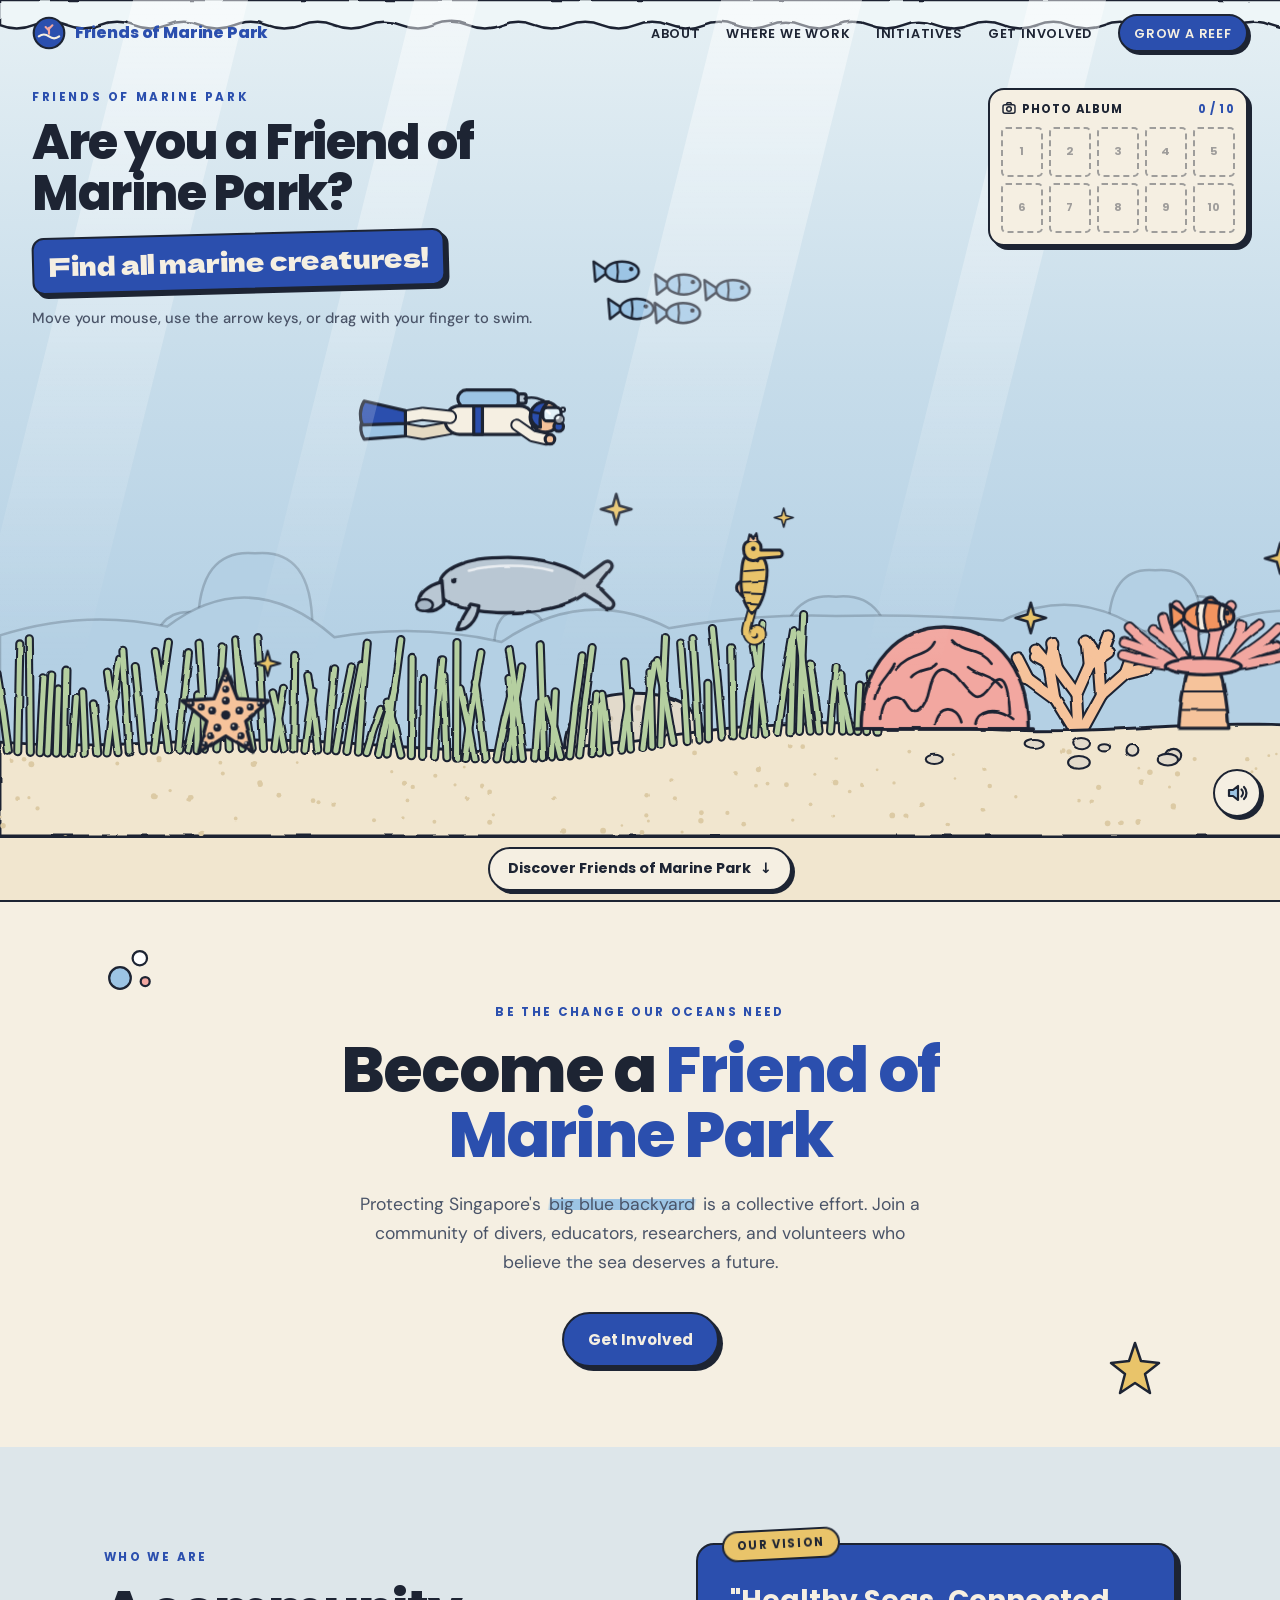
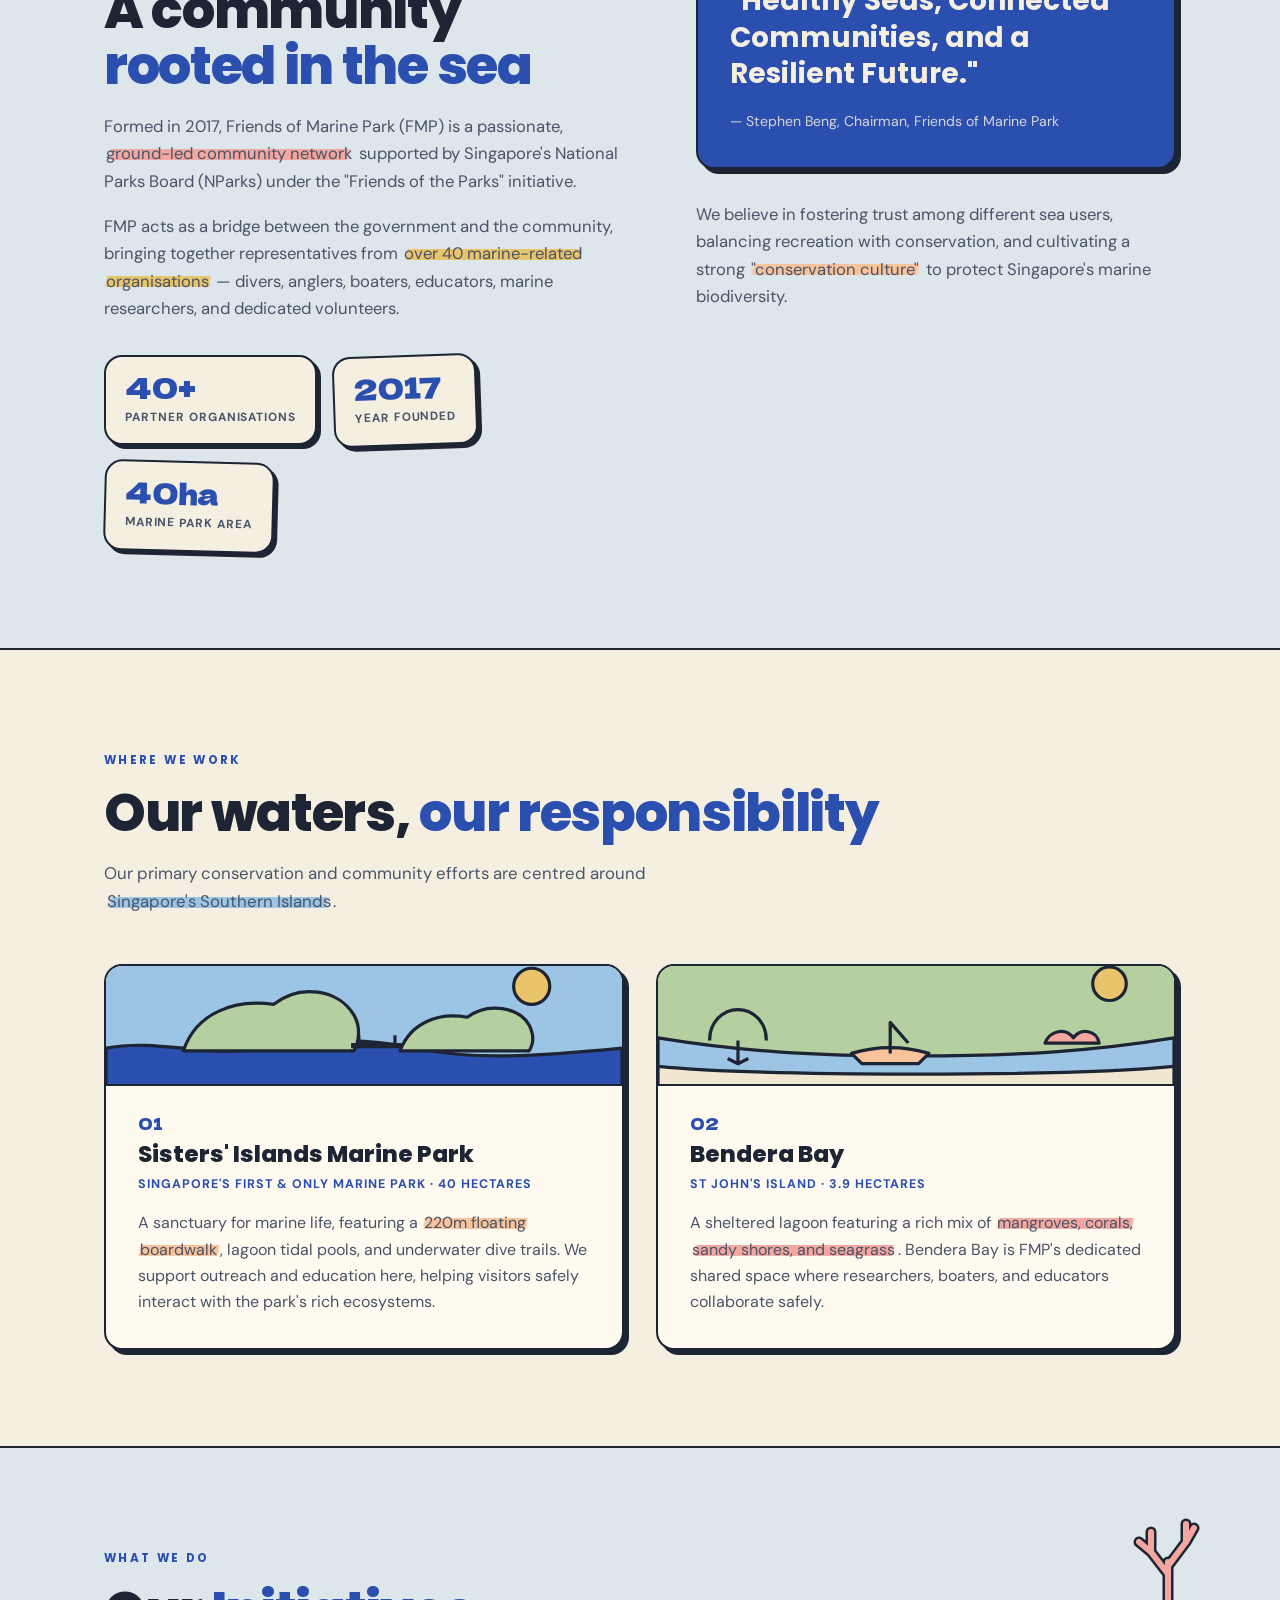
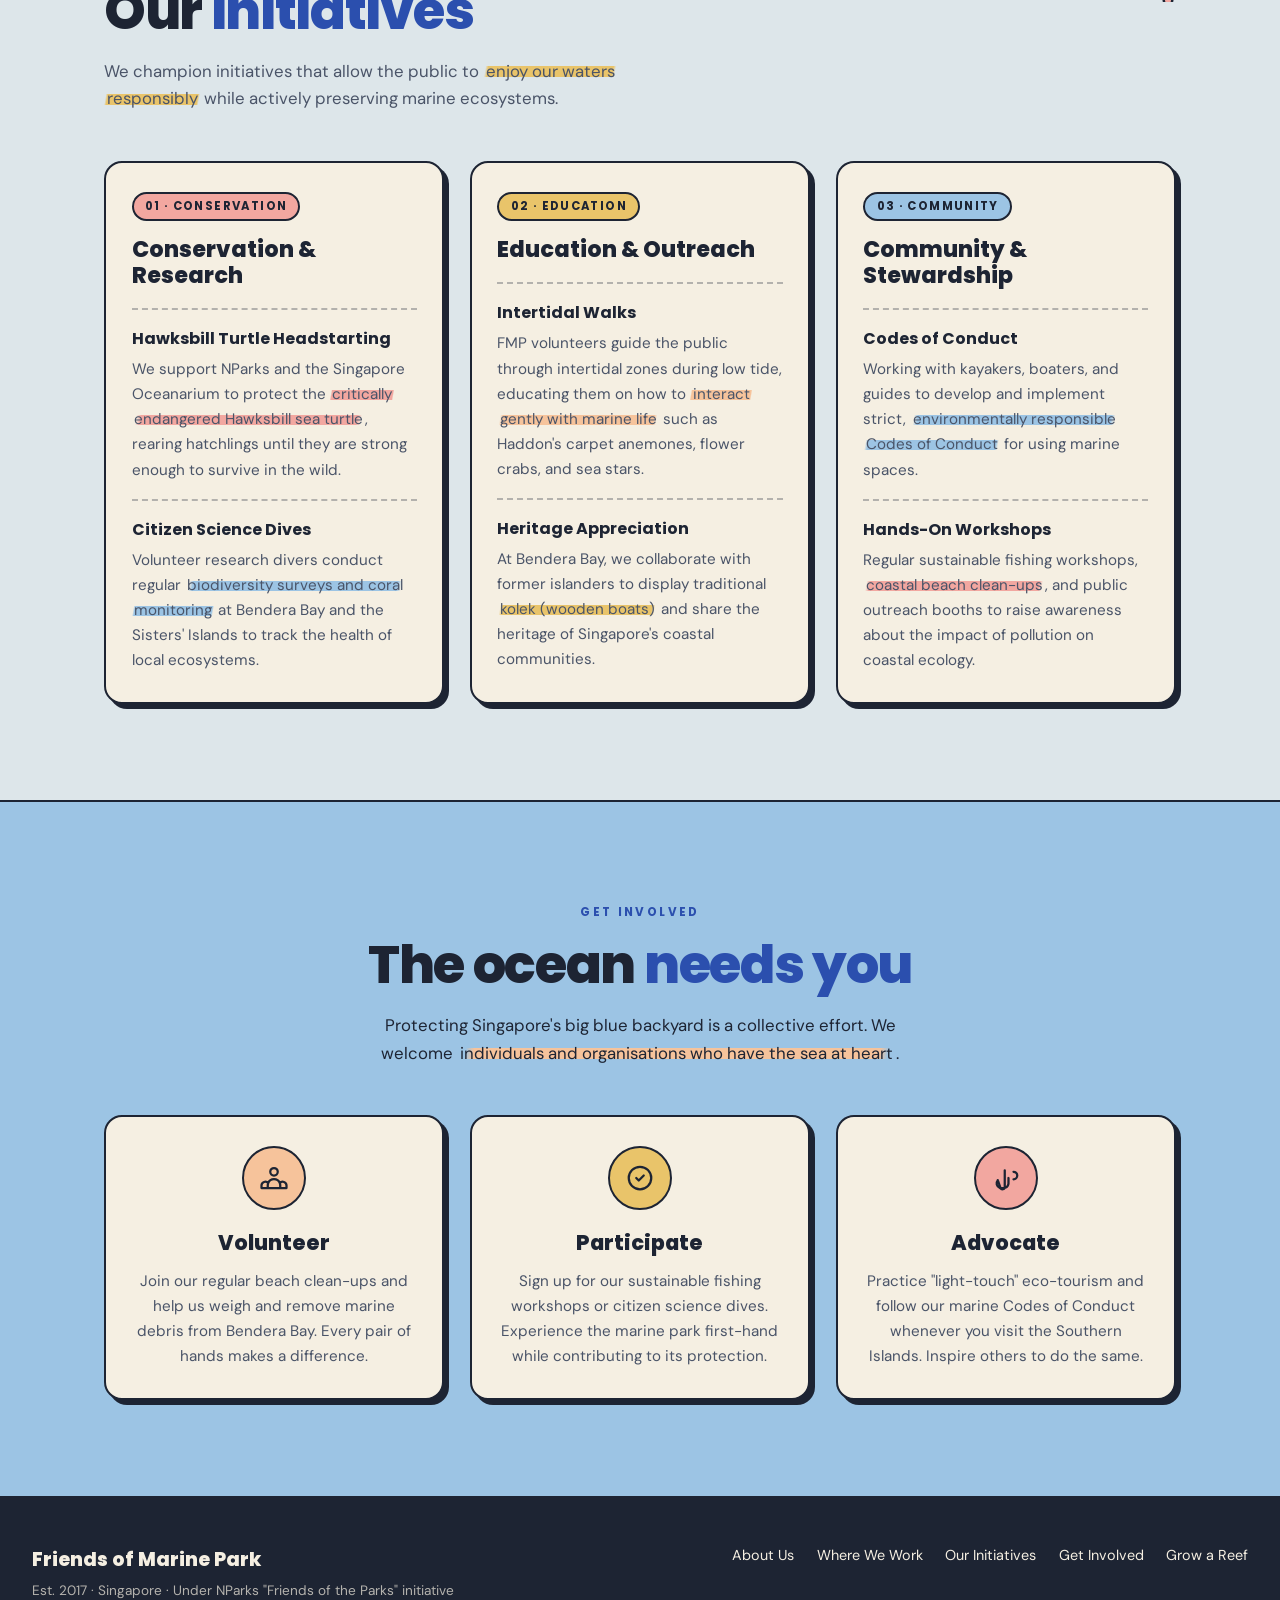
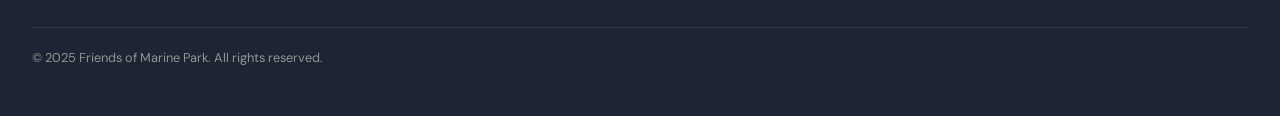
==== commit 630ae087: "Replace ambient hum with a living reef soundscape; use real site URLs - Synthesised healthy-reef amb" ====
--- a/index.html
+++ b/index.html
@@ -10,13 +10,13 @@
   <meta name="keywords" content="Friends of Marine Park, Singapore marine conservation, Sisters Islands Marine Park, coral reef Singapore, NParks, marine park volunteer, Bendera Bay, hawksbill turtle Singapore" />
   <meta name="author" content="Friends of Marine Park" />
   <meta name="theme-color" content="#dde6ea" />
-  <link rel="canonical" href="https://friendsofmarinepark.github.io/" />
+  <link rel="canonical" href="https://mile-sile.github.io/friends-of-marine-park.github.io/" />
 
   <!-- Open Graph / Social -->
   <meta property="og:type" content="website" />
   <meta property="og:title" content="Friends of Marine Park | Are you a Friend of Marine Park?" />
   <meta property="og:description" content="Swim through Singapore's reefs and find all the marine creatures. Protecting Singapore's big blue backyard through conservation, education, and community action." />
-  <meta property="og:url" content="https://friendsofmarinepark.github.io/" />
+  <meta property="og:url" content="https://mile-sile.github.io/friends-of-marine-park.github.io/" />
 
   <!-- Structured Data -->
   <script type="application/ld+json">
@@ -26,7 +26,7 @@
     "name": "Friends of Marine Park",
     "foundingDate": "2017",
     "description": "A passionate, ground-led community network supported by Singapore's National Parks Board (NParks), bringing together representatives from over 40 marine-related organisations.",
-    "url": "https://friendsofmarinepark.github.io/",
+    "url": "https://mile-sile.github.io/friends-of-marine-park.github.io/",
     "areaServed": "Singapore",
     "memberOf": { "@type": "GovernmentOrganization", "name": "National Parks Board Singapore" }
   }
